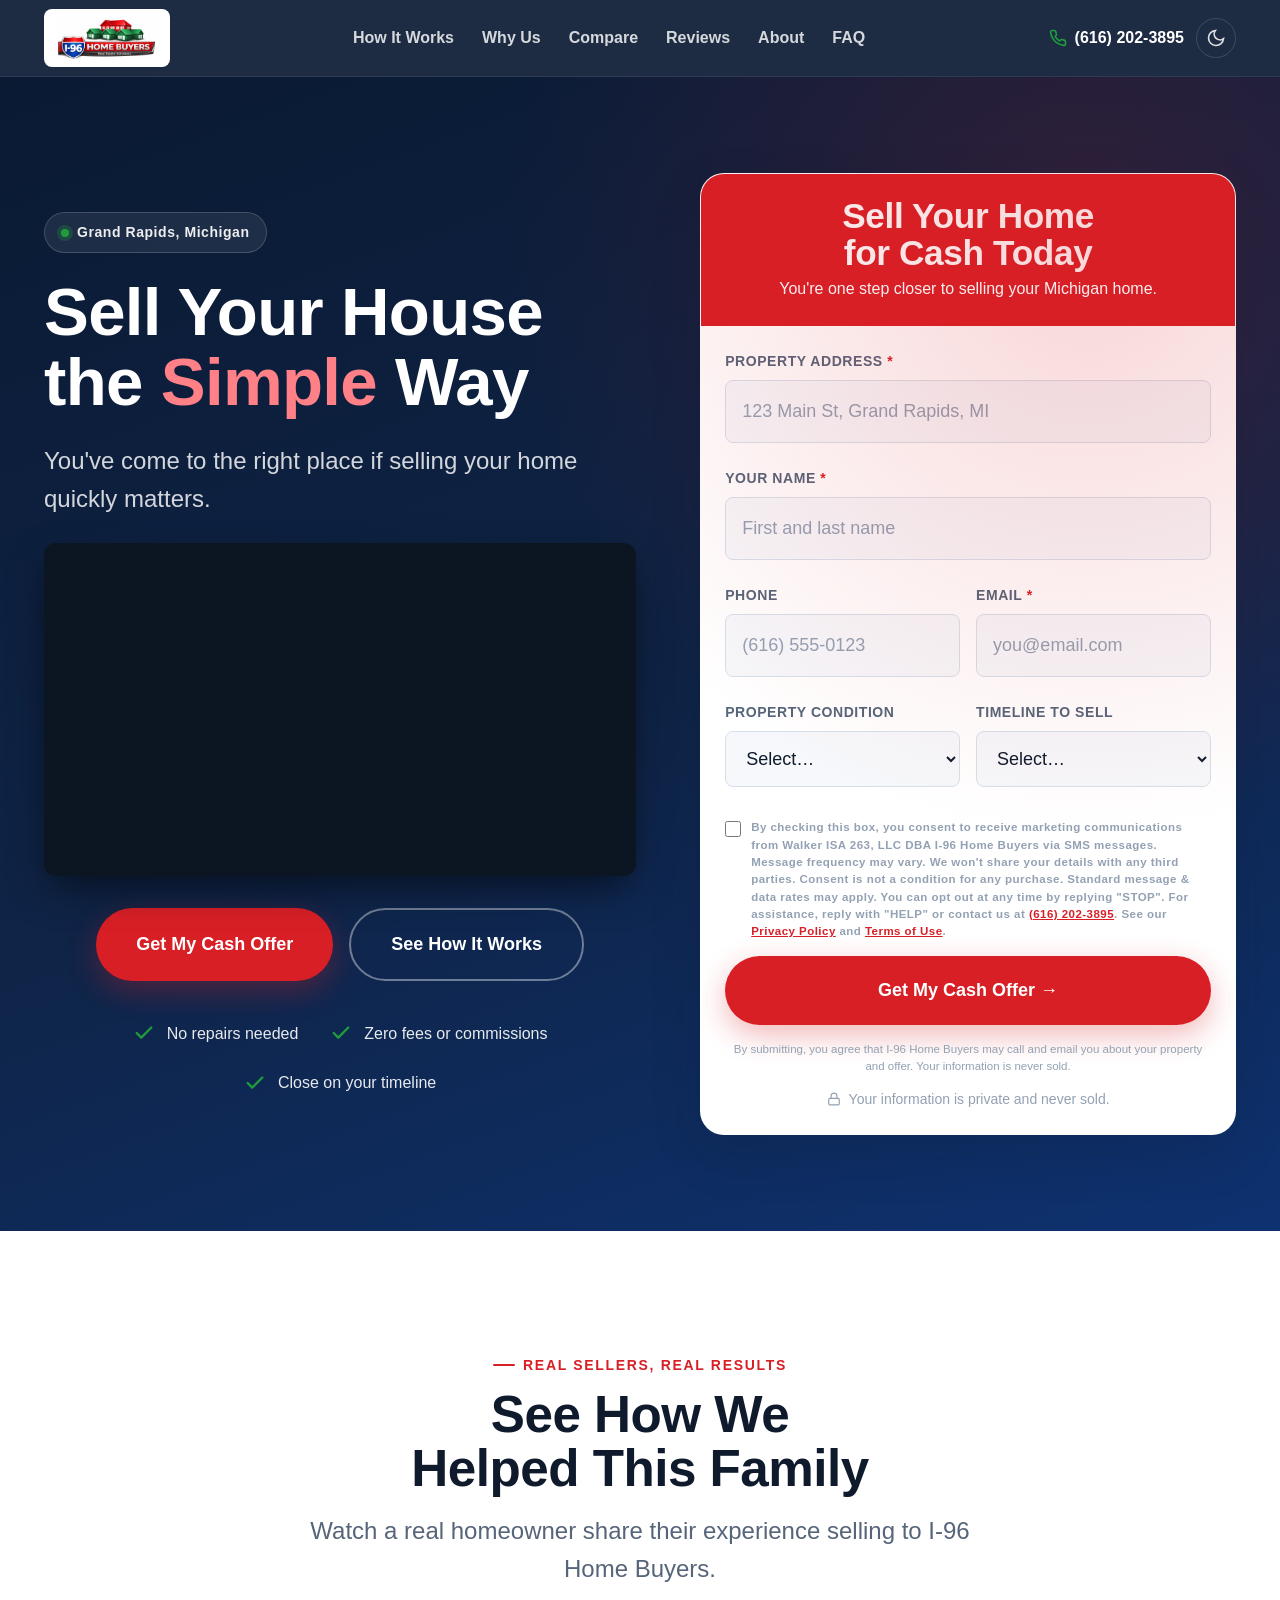
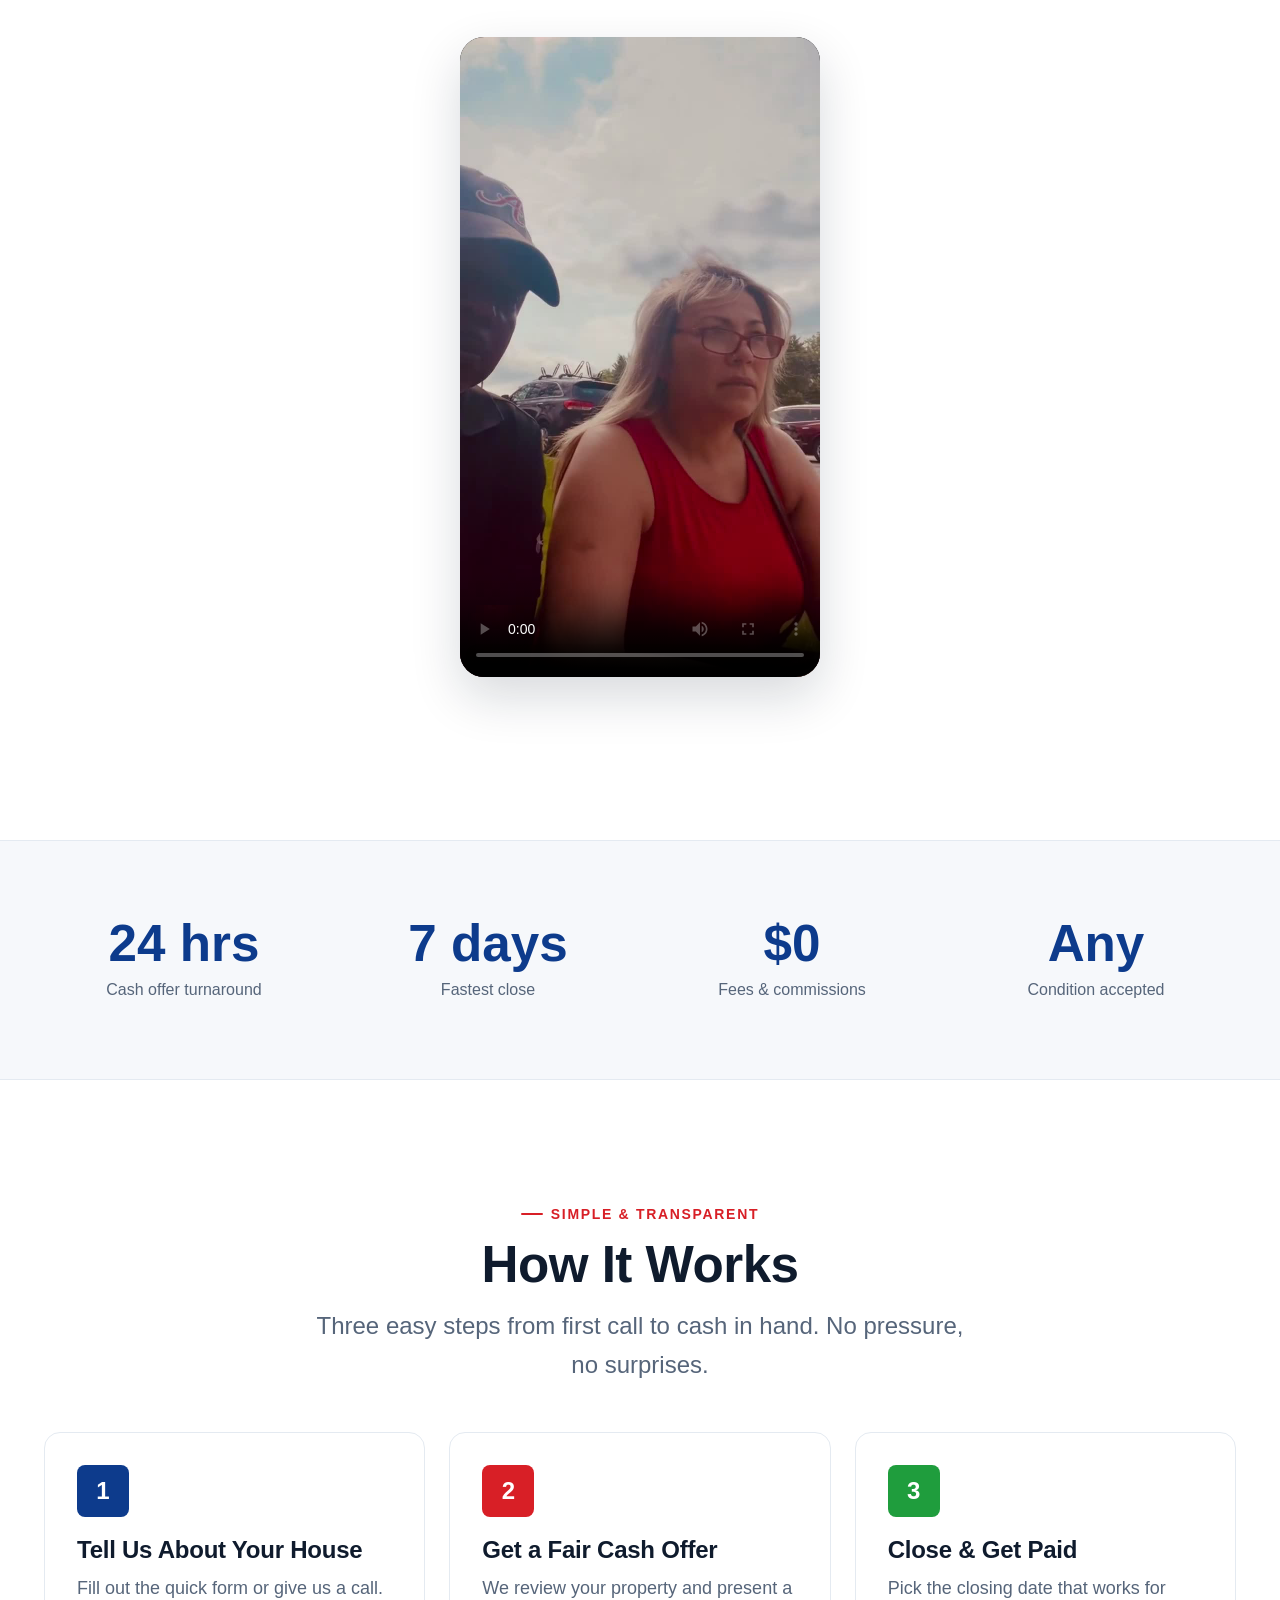
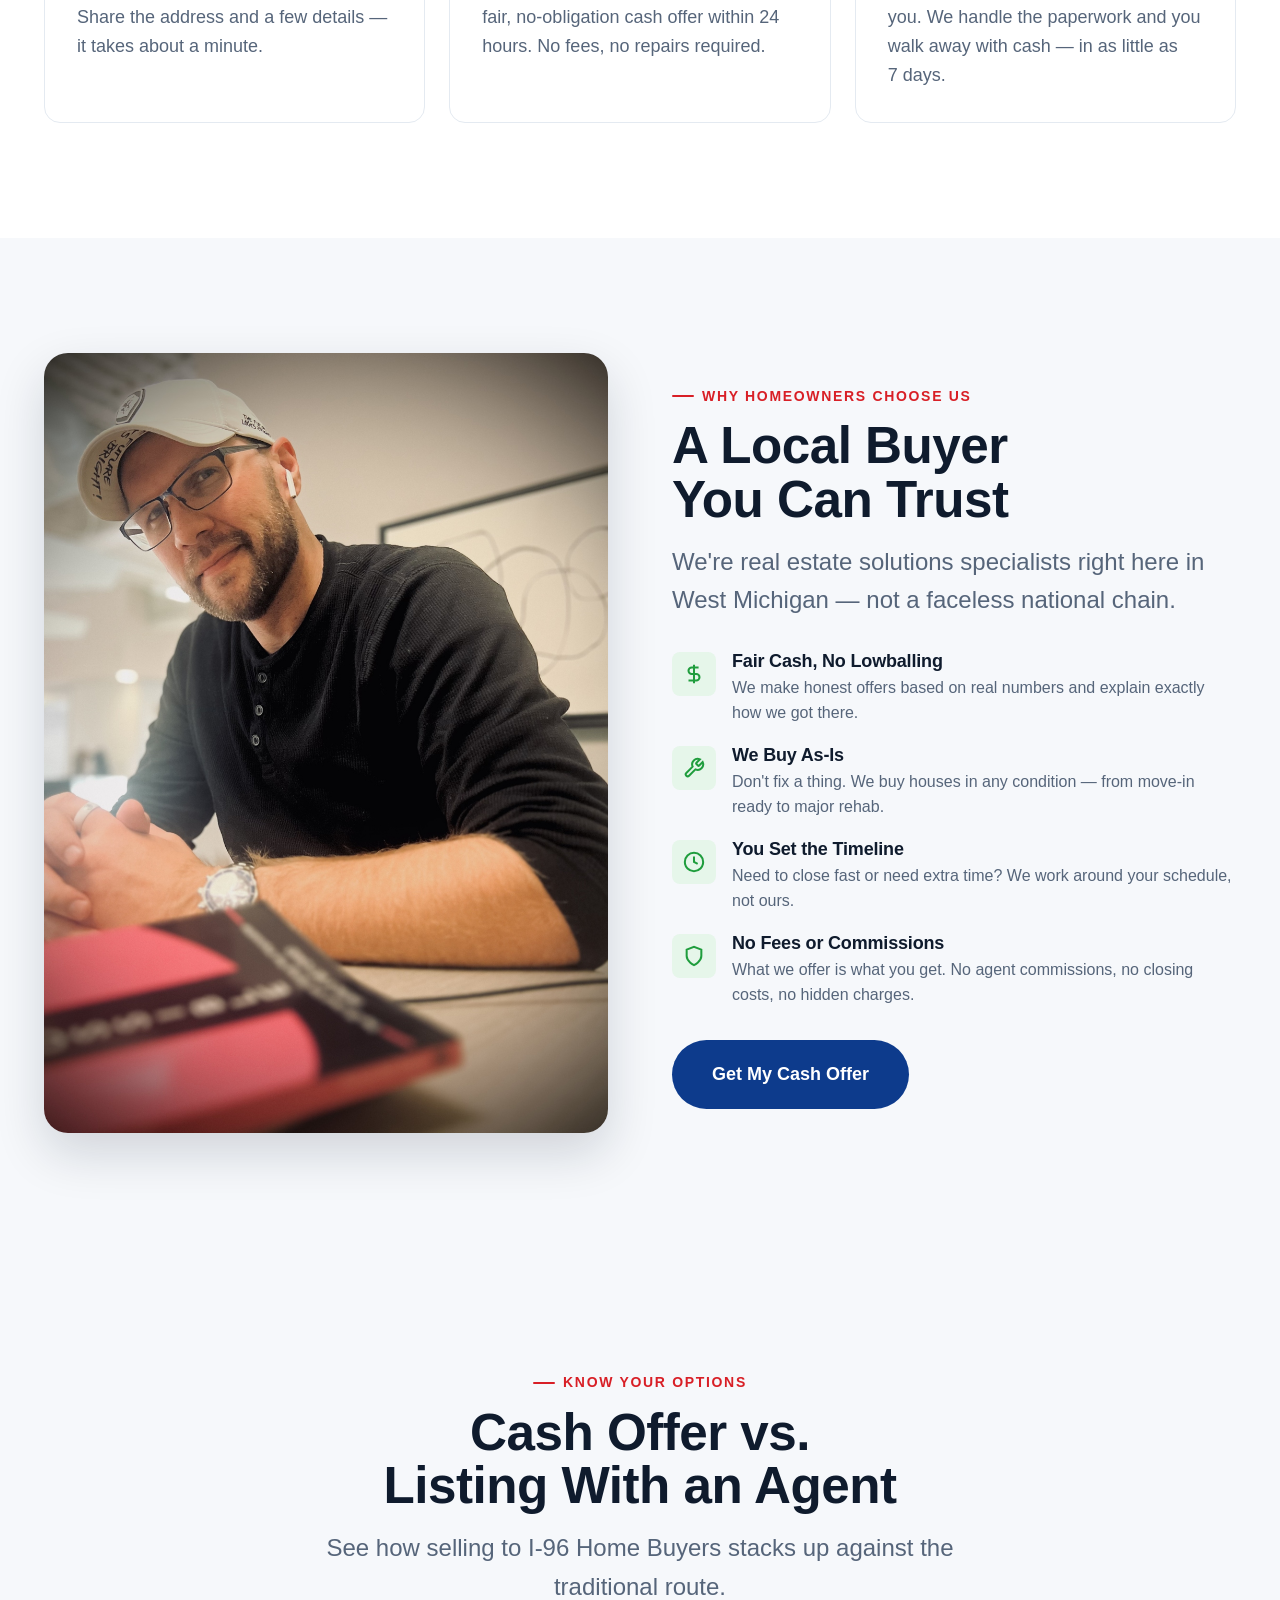
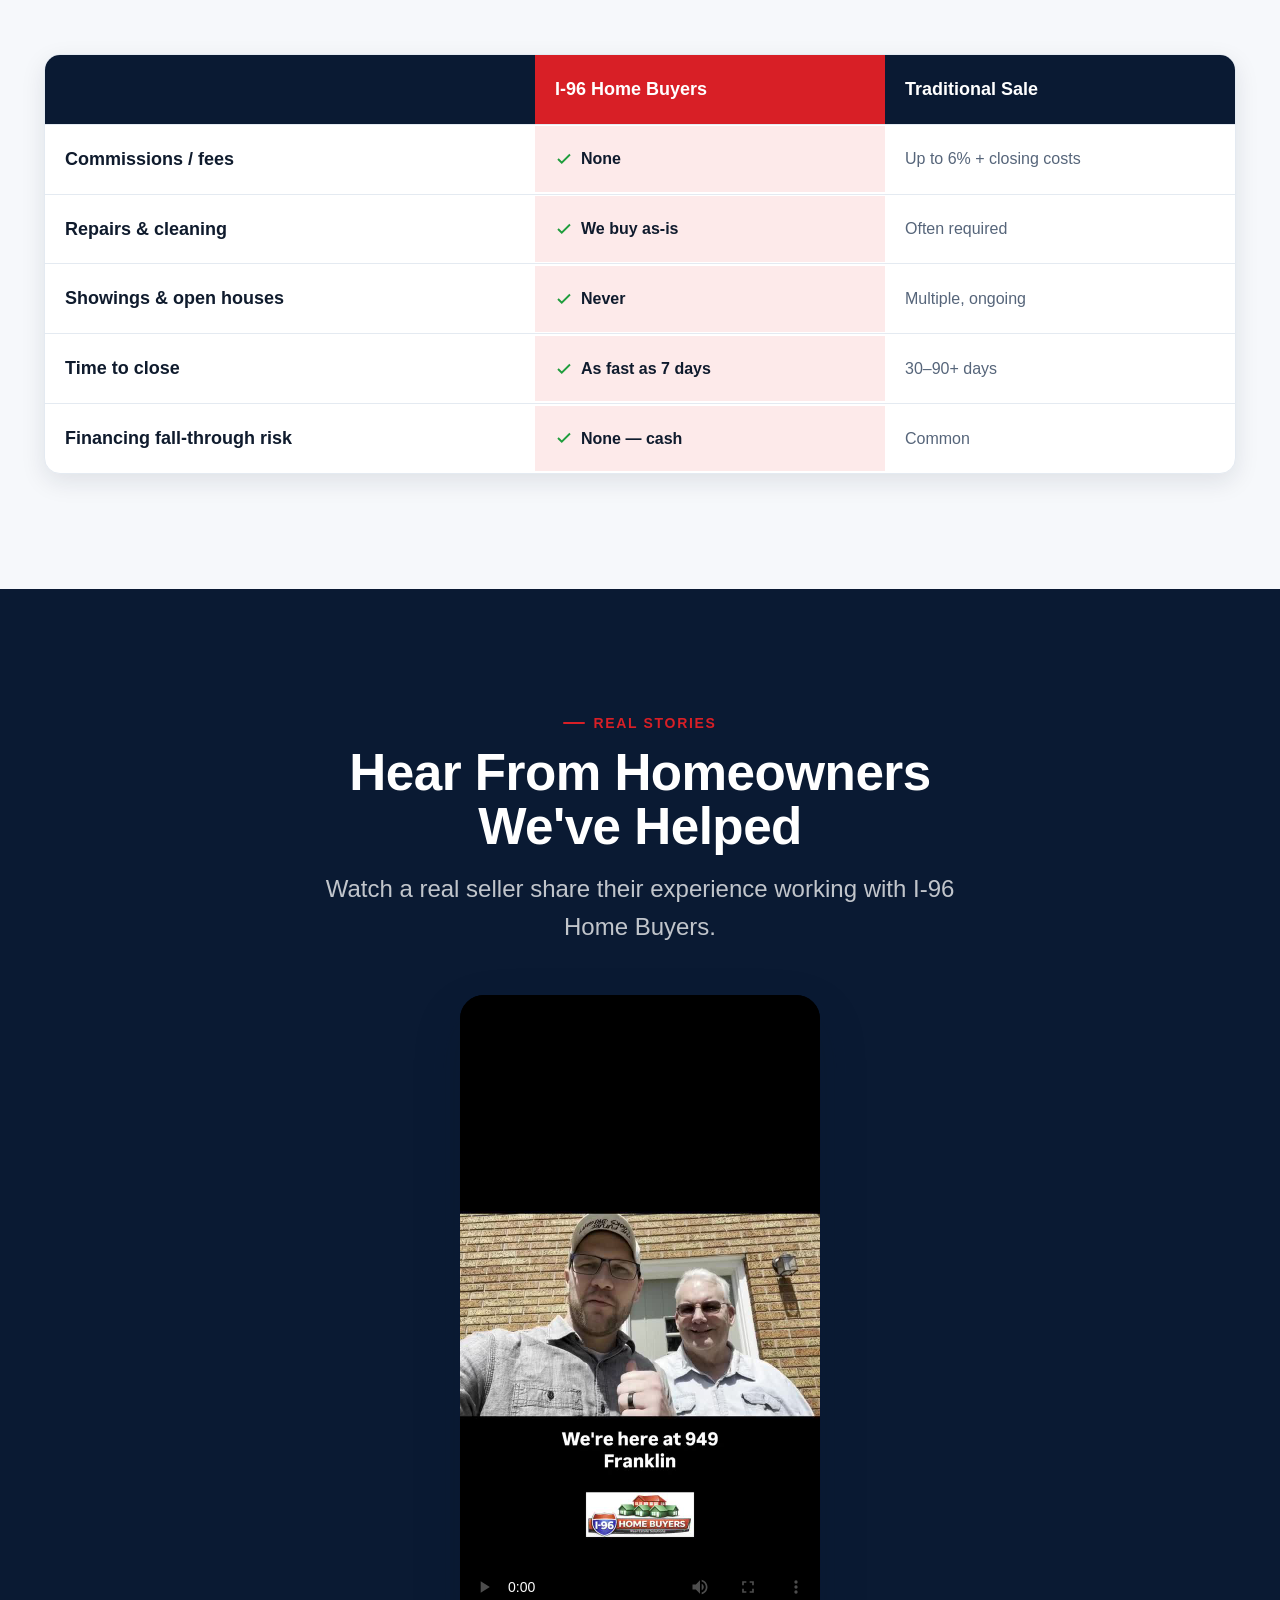
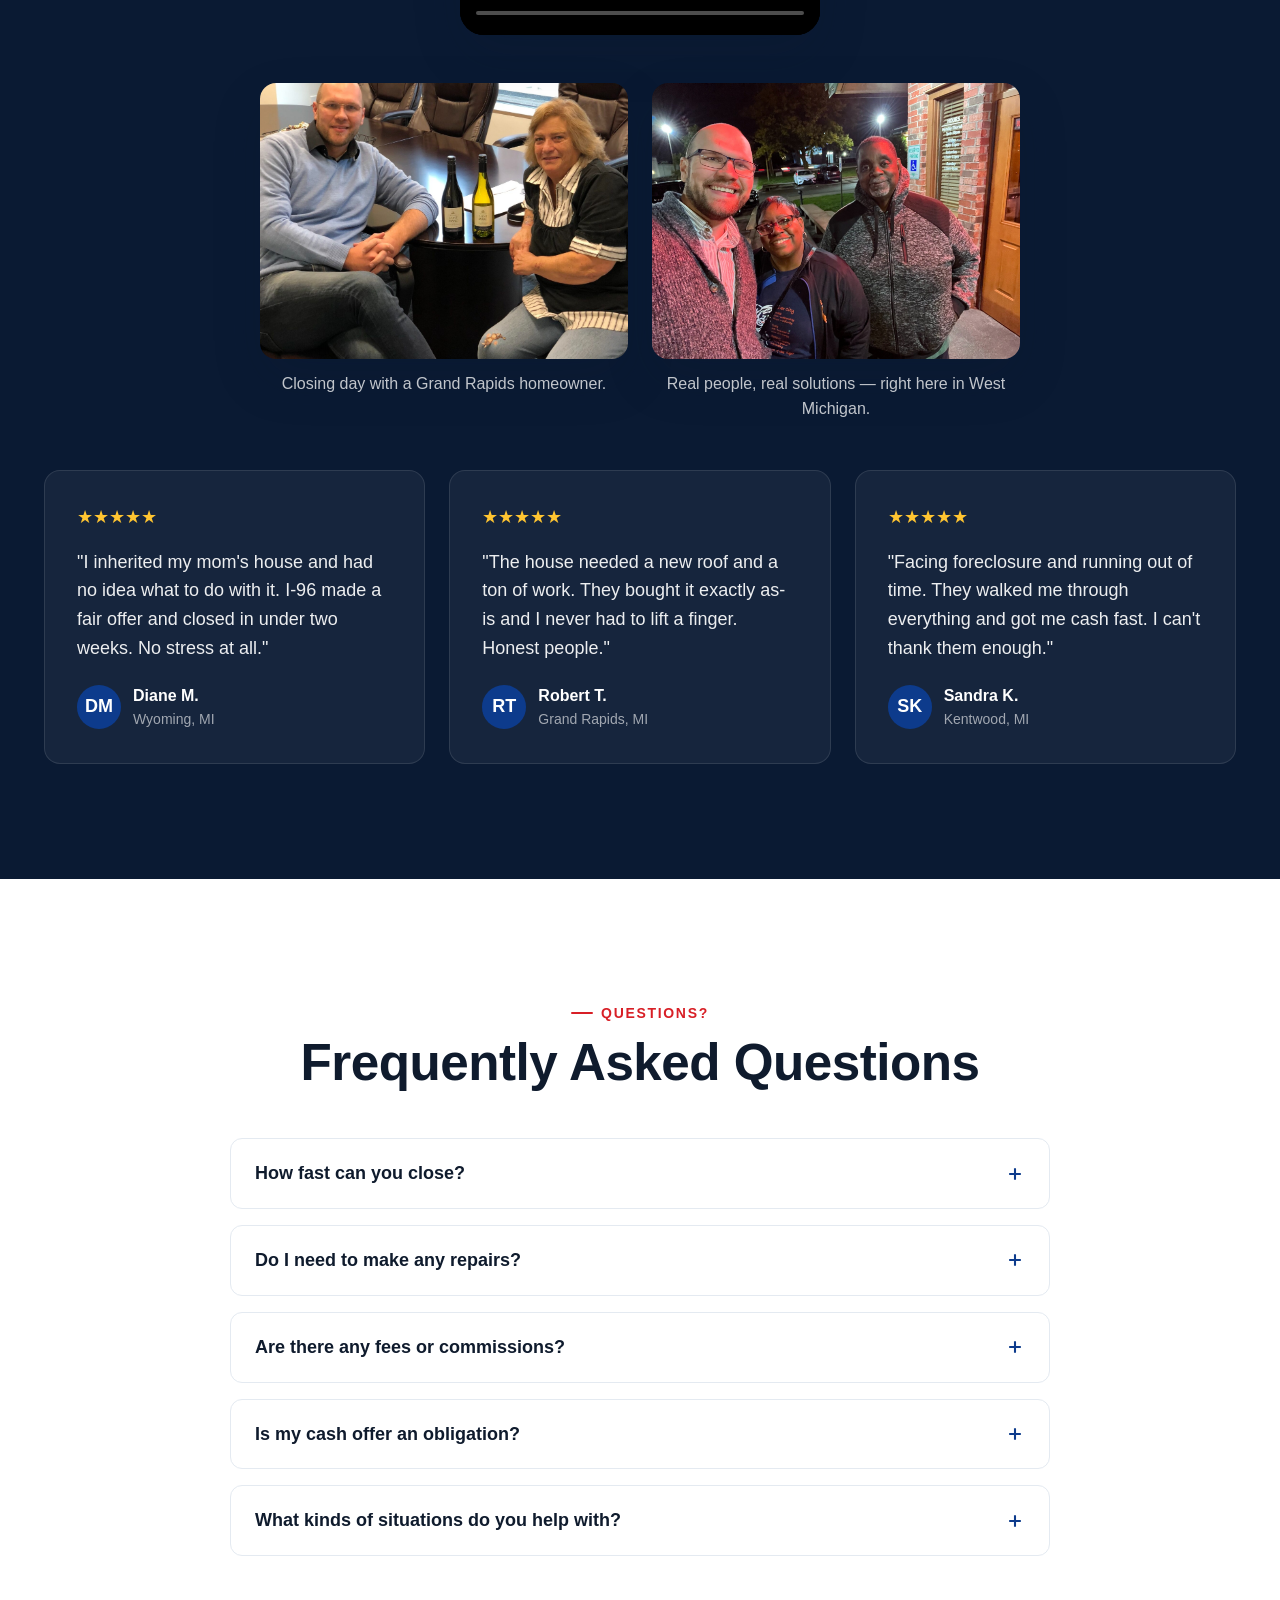
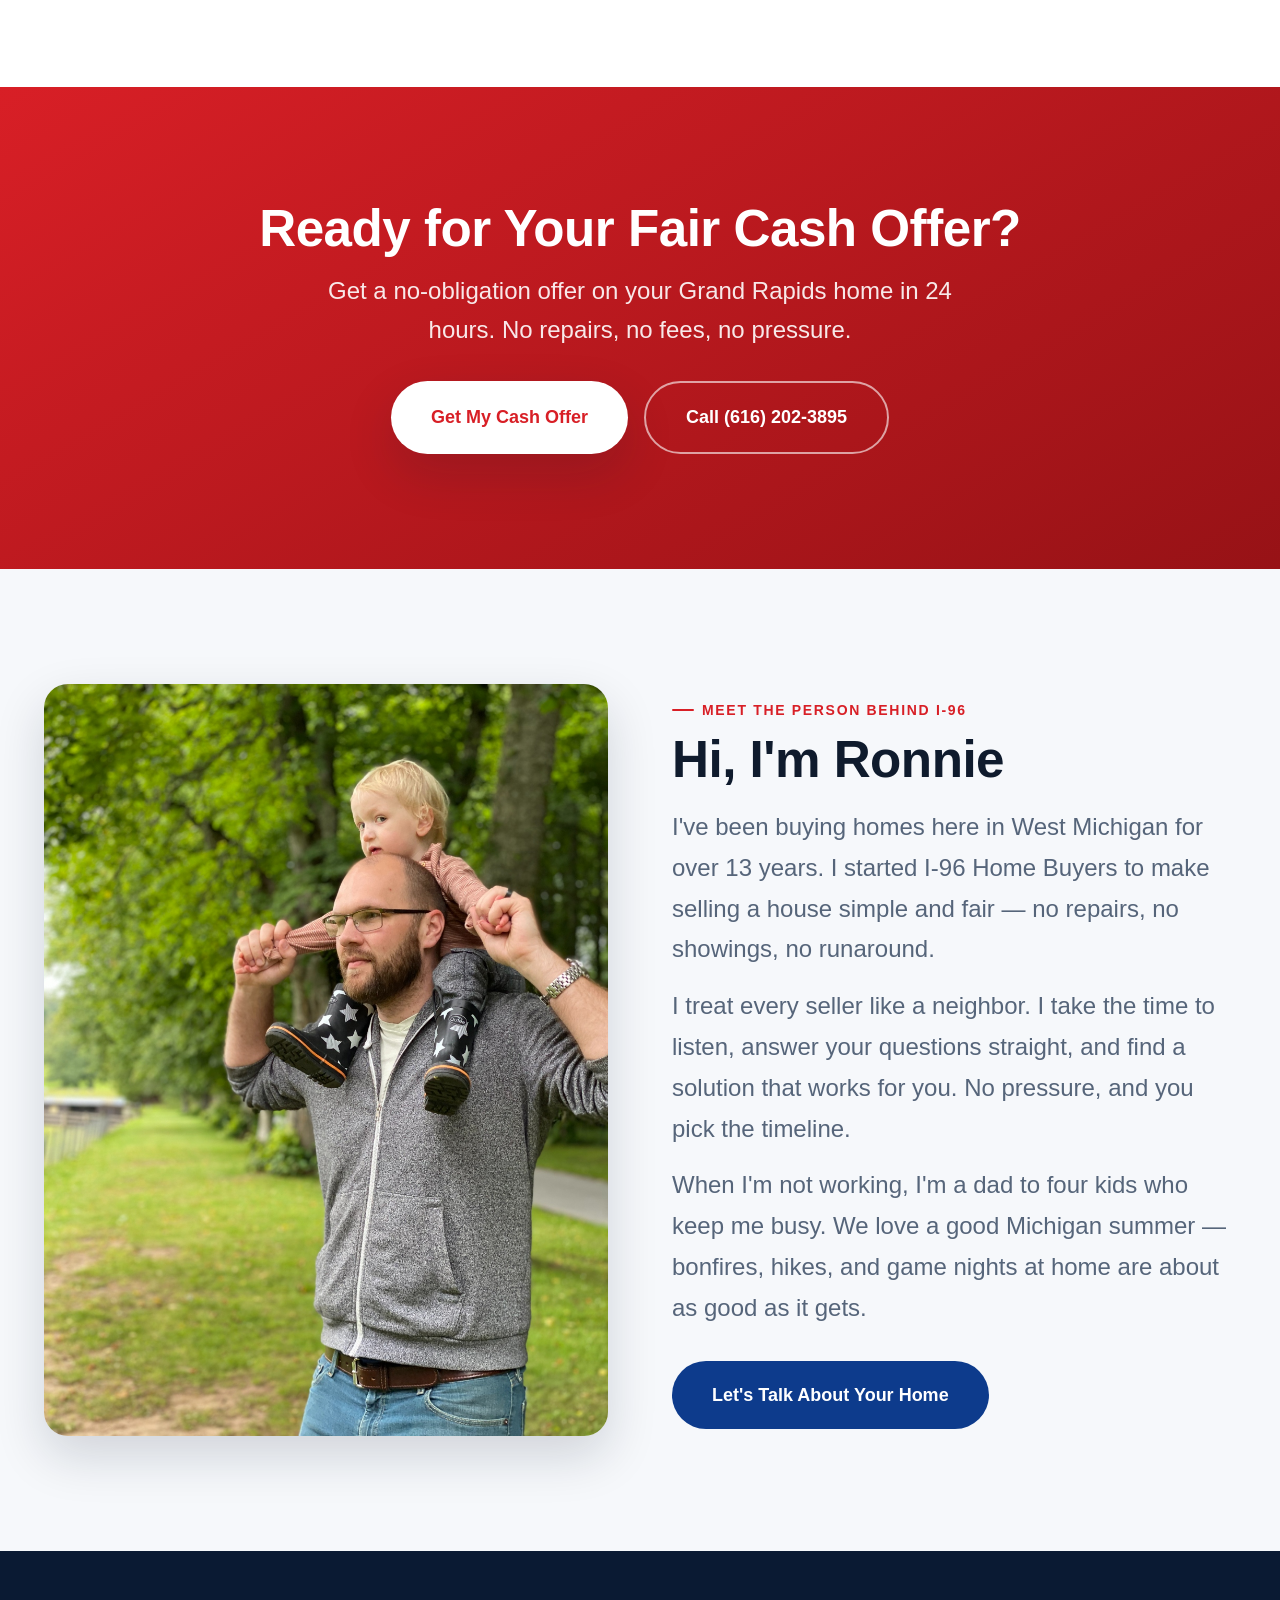
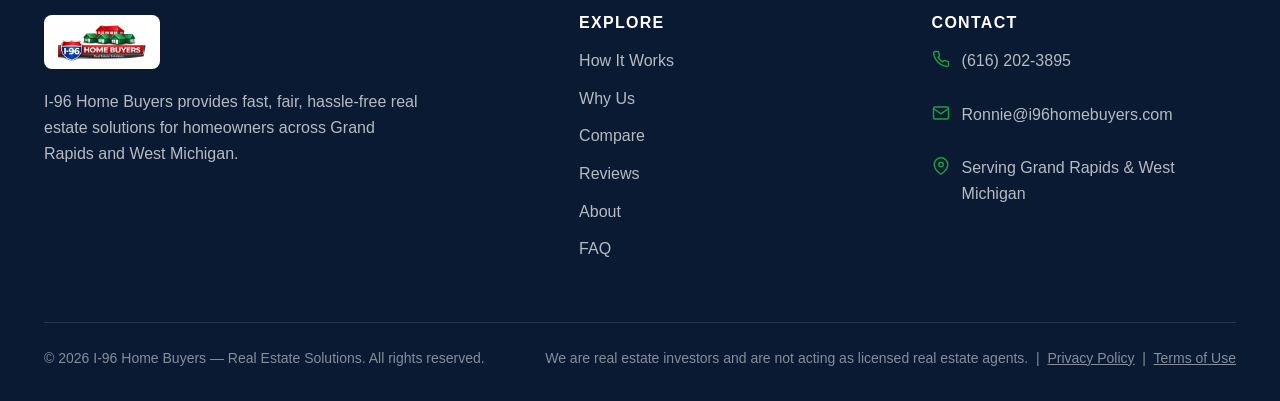
==== index.html @ 4c93f2d5 "Update Calendly URL to i96homebuyers/15min" ====
<!DOCTYPE html>
<html lang="en">
<head>
  <meta charset="UTF-8" />
  <meta name="viewport" content="width=device-width, initial-scale=1.0" />

  <!-- Primary SEO -->
  <title>Sell My House Fast Grand Rapids MI | I-96 Home Buyers | Cash Offers in 24 Hours</title>
  <meta name="description" content="I-96 Home Buyers pays cash for homes in Grand Rapids, MI and all of West Michigan. No repairs, no agent fees, no commissions. Get a fair cash offer in 24 hours and close in as little as 7 days." />
  <meta name="keywords" content="sell my house fast Grand Rapids, cash home buyers Grand Rapids MI, we buy houses Grand Rapids, sell house as-is Michigan, cash offer home West Michigan, sell house fast no repairs, home buyers Grand Rapids Michigan" />
  <meta name="robots" content="index, follow" />
  <meta name="author" content="I-96 Home Buyers" />
  <link rel="canonical" href="https://www.i96homebuyers.com/" />

  <!-- Open Graph (Facebook, LinkedIn, iMessage previews) -->
  <meta property="og:title" content="Sell Your Grand Rapids House Fast for Cash | I-96 Home Buyers" />
  <meta property="og:description" content="Get a fair cash offer in 24 hours. No repairs, no agent fees, close in as little as 7 days. Serving Grand Rapids and all of West Michigan." />
  <meta property="og:type" content="website" />
  <meta property="og:url" content="https://www.i96homebuyers.com/" />
  <meta property="og:image" content="https://www.i96homebuyers.com/images/hero-home.png" />
  <meta property="og:image:width" content="1200" />
  <meta property="og:image:height" content="630" />
  <meta property="og:site_name" content="I-96 Home Buyers" />
  <meta property="og:locale" content="en_US" />

  <!-- Twitter Card -->
  <meta name="twitter:card" content="summary_large_image" />
  <meta name="twitter:title" content="Sell Your Grand Rapids House Fast for Cash | I-96 Home Buyers" />
  <meta name="twitter:description" content="Get a fair cash offer in 24 hours. No repairs, no fees. Serving Grand Rapids &amp; West Michigan." />
  <meta name="twitter:image" content="https://www.i96homebuyers.com/images/hero-home.png" />

  <!-- Geo targeting -->
  <meta name="geo.region" content="US-MI" />
  <meta name="geo.placename" content="Grand Rapids, Michigan" />
  <meta name="geo.position" content="42.9634;-85.6681" />
  <meta name="ICBM" content="42.9634, -85.6681" />

  <!-- Prevent browser scrolling to iframe on load -->
  <script>
    if('scrollRestoration'in history){history.scrollRestoration='manual';}
    document.documentElement.style.scrollBehavior='auto';
    window.scrollTo(0,0);
    window.addEventListener('load',function(){
      window.scrollTo(0,0);
      // Catch iframe load event — this is when mobile browsers try to scroll to the video
      var iframe=document.getElementById('heroVideo');
      if(iframe){
        iframe.addEventListener('load',function(){
          document.documentElement.style.scrollBehavior='auto';
          window.scrollTo(0,0);
          setTimeout(function(){document.documentElement.style.scrollBehavior='';},600);
        });
      } else {
        setTimeout(function(){document.documentElement.style.scrollBehavior='';},600);
      }
    });
  </script>

  <link rel="icon" href="images/logo.jpg" />
  <link href="https://api.fontshare.com/v2/css?f[]=clash-display@500,600,700&f[]=satoshi@400,500,700&display=swap" rel="stylesheet" />
  <link rel="stylesheet" href="css/style.css?v=3" />

  <!-- Calendly inline embed assets -->
  <link rel="stylesheet" href="https://assets.calendly.com/assets/external/widget.css" />
  <script src="https://assets.calendly.com/assets/external/widget.js" async></script>

  <!-- Schema: Local Business (Google local pack + AI engines) -->
  <script type="application/ld+json">
  {
    "@context": "https://schema.org",
    "@type": "RealEstateAgent",
    "name": "I-96 Home Buyers",
    "description": "I-96 Home Buyers pays cash for homes in Grand Rapids and West Michigan. We make fair, no-obligation cash offers within 24 hours and can close in as little as 7 days. No repairs, no agent fees, no commissions.",
    "url": "https://www.i96homebuyers.com",
    "telephone": "+16162023895",
    "email": "Ronnie@i96homebuyers.com",
    "image": "https://www.i96homebuyers.com/images/logo.jpg",
    "founder": {
      "@type": "Person",
      "name": "Ronnie Walker",
      "jobTitle": "Owner"
    },
    "address": {
      "@type": "PostalAddress",
      "addressLocality": "Grand Rapids",
      "addressRegion": "MI",
      "addressCountry": "US"
    },
    "geo": {
      "@type": "GeoCoordinates",
      "latitude": 42.9634,
      "longitude": -85.6681
    },
    "areaServed": [
      "Grand Rapids, MI",
      "Wyoming, MI",
      "Kentwood, MI",
      "Walker, MI",
      "Grandville, MI",
      "West Michigan"
    ],
    "slogan": "You've come to the right place if selling your home quickly matters.",
    "knowsAbout": ["Cash home buying", "As-is home sales", "Fast home closings", "Foreclosure help", "Inherited property sales"],
    "priceRange": "$$",
    "openingHours": "Mo-Su 08:00-20:00",
    "sameAs": [
      "https://www.facebook.com/profile.php?id=61579518677634"
    ]
  }
  </script>

  <!-- Schema: FAQ (shows in Google rich results + AI answer engines) -->
  <script type="application/ld+json">
  {
    "@context": "https://schema.org",
    "@type": "FAQPage",
    "mainEntity": [
      {
        "@type": "Question",
        "name": "How fast can I-96 Home Buyers close on my house?",
        "acceptedAnswer": {
          "@type": "Answer",
          "text": "I-96 Home Buyers can close in as little as 7 days because they pay cash and don't rely on bank financing. If you need more time, they'll close on whatever date works best for you."
        }
      },
      {
        "@type": "Question",
        "name": "Do I need to make repairs before selling to I-96 Home Buyers?",
        "acceptedAnswer": {
          "@type": "Answer",
          "text": "No. I-96 Home Buyers purchases homes completely as-is — whether they need minor cosmetic work or a full rehab. You don't need to clean, fix, or stage anything."
        }
      },
      {
        "@type": "Question",
        "name": "Are there any fees or commissions when selling to I-96 Home Buyers?",
        "acceptedAnswer": {
          "@type": "Answer",
          "text": "None. There are no agent commissions, no listing fees, and I-96 Home Buyers typically covers standard closing costs. The offer they make is what you walk away with."
        }
      },
      {
        "@type": "Question",
        "name": "Is the cash offer from I-96 Home Buyers an obligation?",
        "acceptedAnswer": {
          "@type": "Answer",
          "text": "Not at all. Requesting a cash offer from I-96 Home Buyers is 100% free with zero obligation. You can review it and only move forward if it's the right fit for you."
        }
      },
      {
        "@type": "Question",
        "name": "What situations does I-96 Home Buyers help with?",
        "acceptedAnswer": {
          "@type": "Answer",
          "text": "I-96 Home Buyers helps homeowners in many situations including inherited properties, foreclosure, divorce, relocation, tired landlords, major repairs needed, vacant homes, and more. If you need to sell quickly and simply in Grand Rapids or West Michigan, they can likely help."
        }
      }
    ]
  }
  </script>

  <!-- Schema: Service (helps AI engines understand what the business offers) -->
  <script type="application/ld+json">
  {
    "@context": "https://schema.org",
    "@type": "Service",
    "serviceType": "Cash Home Buying",
    "provider": {
      "@type": "RealEstateAgent",
      "name": "I-96 Home Buyers",
      "url": "https://www.i96homebuyers.com"
    },
    "areaServed": {
      "@type": "State",
      "name": "West Michigan"
    },
    "description": "I-96 Home Buyers makes fair cash offers on homes in Grand Rapids and West Michigan within 24 hours. No repairs required, no agent fees, no commissions. Close in as little as 7 days.",
    "offers": {
      "@type": "Offer",
      "description": "Free, no-obligation cash offer on your home within 24 hours.",
      "price": "0",
      "priceCurrency": "USD"
    }
  }
  </script>
</head>
<body>
  <!-- ================= HEADER ================= -->
  <header class="header" id="header">
    <div class="container header__inner">
      <a href="#top" class="header__logo" aria-label="I-96 Home Buyers home">
        <img src="images/logo.jpg" alt="I-96 Home Buyers — Real Estate Solutions" />
      </a>

      <nav class="nav" id="nav" aria-label="Primary">
        <div class="nav__links">
          <a href="#how">How It Works</a>
          <a href="#why">Why Us</a>
          <a href="#compare">Compare</a>
          <a href="#reviews">Reviews</a>
          <a href="#about">About</a>
          <a href="#faq">FAQ</a>
        </div>
      </nav>

      <div class="header__actions">
        <a href="tel:+16162023895" class="header__phone">
          <svg width="18" height="18" viewBox="0 0 24 24" fill="none" stroke="currentColor" stroke-width="2.2" stroke-linecap="round" stroke-linejoin="round"><path d="M22 16.92v3a2 2 0 0 1-2.18 2 19.79 19.79 0 0 1-8.63-3.07 19.5 19.5 0 0 1-6-6 19.79 19.79 0 0 1-3.07-8.67A2 2 0 0 1 4.11 2h3a2 2 0 0 1 2 1.72c.13.96.36 1.9.7 2.81a2 2 0 0 1-.45 2.11L8.09 9.91a16 16 0 0 0 6 6l1.27-1.27a2 2 0 0 1 2.11-.45c.91.34 1.85.57 2.81.7A2 2 0 0 1 22 16.92z"/></svg>
          <span>(616) 202-3895</span>
        </a>
        <button class="theme-toggle" data-theme-toggle aria-label="Switch to dark mode">
          <svg width="20" height="20" viewBox="0 0 24 24" fill="none" stroke="currentColor" stroke-width="2"><path d="M21 12.79A9 9 0 1 1 11.21 3 7 7 0 0 0 21 12.79z"/></svg>
        </button>
        <button class="nav-toggle" id="navToggle" aria-label="Open menu" aria-expanded="false">
          <svg width="26" height="26" viewBox="0 0 24 24" fill="none" stroke="currentColor" stroke-width="2.2" stroke-linecap="round"><line x1="3" y1="6" x2="21" y2="6"/><line x1="3" y1="12" x2="21" y2="12"/><line x1="3" y1="18" x2="21" y2="18"/></svg>
        </button>
      </div>
    </div>
  </header>

  <main id="top">
    <!-- ================= HERO ================= -->
    <section class="hero">
      <div class="container hero__grid">
        <div class="hero__copy">
          <span class="hero__badge"><span class="dot"></span> Grand Rapids, Michigan</span>
          <h1>Sell Your House the <span class="accent">Simple</span> Way</h1>
          <p class="hero__sub">
            You've come to the right place if selling your home quickly matters.
          </p>

          <!-- VSL VIDEO -->
          <div id="heroVideoWrap" style="position:relative;width:100%;padding-bottom:56.25%;margin:1.5rem 0;background:#0c1622;border-radius:12px;overflow:hidden;box-shadow:0 16px 40px -8px rgba(0,0,0,0.6);">
            <iframe
              id="heroVideo"
              src="https://www.youtube-nocookie.com/embed/BnZibPUhl9E?autoplay=1&mute=1&rel=0&modestbranding=1&playsinline=1"
              title="I-96 Home Buyers — How It Works"
              allow="accelerometer; autoplay; clipboard-write; encrypted-media; gyroscope; picture-in-picture; web-share"
              allowfullscreen
              style="position:absolute;top:0;left:0;width:100%;height:100%;border:0;">
            </iframe>
          </div>

          <div class="hero__cta" style="justify-content:center;">
            <a href="#offer" class="btn btn--accent btn--lg">Get My Cash Offer</a>
            <a href="#how" class="btn btn--ghost btn--lg" style="color:#fff;border-color:rgba(255,255,255,.4)">See How It Works</a>
          </div>
          <div class="hero__trust" style="justify-content:center;">
            <div class="hero__trust-item">
              <svg width="22" height="22" viewBox="0 0 24 24" fill="none" stroke="currentColor" stroke-width="2.5" stroke-linecap="round" stroke-linejoin="round"><polyline points="20 6 9 17 4 12"/></svg>
              <span>No repairs needed</span>
            </div>
            <div class="hero__trust-item">
              <svg width="22" height="22" viewBox="0 0 24 24" fill="none" stroke="currentColor" stroke-width="2.5" stroke-linecap="round" stroke-linejoin="round"><polyline points="20 6 9 17 4 12"/></svg>
              <span>Zero fees or commissions</span>
            </div>
            <div class="hero__trust-item">
              <svg width="22" height="22" viewBox="0 0 24 24" fill="none" stroke="currentColor" stroke-width="2.5" stroke-linecap="round" stroke-linejoin="round"><polyline points="20 6 9 17 4 12"/></svg>
              <span>Close on your timeline</span>
            </div>
          </div>
        </div>

        <!-- LEAD FORM -->
        <div class="lead-card" id="offer">
          <div class="lead-card__head">
            <h2>Sell Your Home for Cash Today</h2>
            <p>You're one step closer to selling your Michigan home.</p>
          </div>
          <div class="lead-card__body">
            <form id="leadForm" novalidate>
              <div class="field">
                <label for="address">Property Address <span class="req">*</span></label>
                <input type="text" id="address" name="address" autocomplete="street-address" placeholder="123 Main St, Grand Rapids, MI" required />
                <span class="field__msg" data-msg-for="address"></span>
              </div>
              <div class="field">
                <label for="name">Your Name <span class="req">*</span></label>
                <input type="text" id="name" name="name" autocomplete="name" placeholder="First and last name" required />
                <span class="field__msg" data-msg-for="name"></span>
              </div>
              <div class="form-row form-row--2">
                <div class="field">
                  <label for="phone">Phone</label>
                  <input type="tel" id="phone" name="phone" autocomplete="tel" placeholder="(616) 555-0123" />
                  <span class="field__msg" data-msg-for="phone"></span>
                </div>
                <div class="field">
                  <label for="email">Email <span class="req">*</span></label>
                  <input type="email" id="email" name="email" autocomplete="email" placeholder="you@email.com" required />
                  <span class="field__msg" data-msg-for="email"></span>
                </div>
              </div>
              <div class="form-row form-row--2">
                <div class="field">
                  <label for="condition">Property Condition</label>
                  <select id="condition" name="condition">
                    <option value="">Select…</option>
                    <option>Move-in ready</option>
                    <option>Needs minor work</option>
                    <option>Needs major repairs</option>
                    <option>Distressed / as-is</option>
                  </select>
                </div>
                <div class="field">
                  <label for="timeline">Timeline to Sell</label>
                  <select id="timeline" name="timeline">
                    <option value="">Select…</option>
                    <option>ASAP (within 2 weeks)</option>
                    <option>1–2 months</option>
                    <option>3–6 months</option>
                    <option>Just exploring</option>
                  </select>
                </div>
              </div>
              <!-- SMS Consent Checkbox — required for 10DLC compliance -->
              <div class="field sms-consent-field">
                <label style="display:flex;flex-direction:row;align-items:flex-start;gap:10px;cursor:pointer;font-size:0.72rem;line-height:1.5;color:var(--color-text-faint);text-transform:none;text-align:left;">
                  <input type="checkbox" id="smsConsent" name="smsConsent" required style="flex-shrink:0;width:16px;height:16px;min-width:16px;margin-top:2px;accent-color:var(--color-accent);cursor:pointer;" />
                  <span style="text-transform:none;text-align:left;">By checking this box, you consent to receive marketing communications from Walker ISA 263, LLC DBA I-96 Home Buyers via SMS messages. Message frequency may vary. We won't share your details with any third parties. Consent is not a condition for any purchase. Standard message &amp; data rates may apply. You can opt out at any time by replying "STOP". For assistance, reply with "HELP" or contact us at <a href="tel:+16162023895" style="color:var(--color-accent);text-decoration:underline;">(616) 202-3895</a>. See our <a href="/privacy.html" target="_blank" style="color:var(--color-accent);text-decoration:underline;">Privacy Policy</a> and <a href="/terms.html" target="_blank" style="color:var(--color-accent);text-decoration:underline;">Terms of Use</a>.</span>
                </label>
                <span class="field__msg" data-msg-for="smsConsent"></span>
              </div>

              <button type="submit" class="btn btn--accent btn--block btn--lg" id="submitBtn">Get My Cash Offer →</button>
              <p class="form-consent">
                By submitting, you agree that I-96 Home Buyers may call and email you about your property and offer. Your information is never sold.
              </p>
              <p class="form-note">
                <svg width="14" height="14" viewBox="0 0 24 24" fill="none" stroke="currentColor" stroke-width="2"><rect x="3" y="11" width="18" height="11" rx="2"/><path d="M7 11V7a5 5 0 0 1 10 0v4"/></svg>
                Your information is private and never sold.
              </p>
            </form>

            <div class="form-success" id="formSuccess">
              <div class="form-success__icon">
                <svg width="32" height="32" viewBox="0 0 24 24" fill="none" stroke="currentColor" stroke-width="2.5" stroke-linecap="round" stroke-linejoin="round"><polyline points="20 6 9 17 4 12"/></svg>
              </div>
              <h3>Offer Request Received!</h3>
              <p>Thanks — we've got your details. Here's how to lock in your offer fast:</p>

              <!-- THANK-YOU VIDEO SLOT (add later) -->
              <!-- To add a thank-you instructional video, paste a YouTube ID into data-youtube="" below and uncomment this block.
              <div class="success-video">
                <div class="success-video__frame" id="tyFrame" data-youtube="">
                  <button type="button" class="success-video__play" id="tyPlay" aria-label="Play video">
                    <svg viewBox="0 0 24 24" fill="currentColor" width="30" height="30"><path d="M8 5v14l11-7z"/></svg>
                  </button>
                  <span class="success-video__caption">Watch: what happens next</span>
                </div>
              </div>
              -->

              <!-- STEP 1: Call now (fastest) -->
              <div class="success-step">
                <div class="success-step__num">1</div>
                <div class="success-step__body">
                  <div class="success-step__label">Want your offer right now?</div>
                  <a href="tel:+16162023895" class="success-call">
                    <svg viewBox="0 0 24 24" width="18" height="18" fill="none" stroke="currentColor" stroke-width="2" stroke-linecap="round" stroke-linejoin="round"><path d="M22 16.92v3a2 2 0 0 1-2.18 2 19.79 19.79 0 0 1-8.63-3.07 19.5 19.5 0 0 1-6-6 19.79 19.79 0 0 1-3.07-8.67A2 2 0 0 1 4.11 2h3a2 2 0 0 1 2 1.72c.13.96.36 1.9.7 2.81a2 2 0 0 1-.45 2.11L8.09 9.91a16 16 0 0 0 6 6l1.27-1.27a2 2 0 0 1 2.11-.45c.91.34 1.85.57 2.81.7A2 2 0 0 1 22 16.92z"/></svg>
                    Call (616) 202-3895
                  </a>
                </div>
              </div>

              <div class="success-divider"><span>or pick a time that works for you</span></div>

              <!-- STEP 2: Book a consultation (embedded Calendly) -->
              <div class="success-step">
                <div class="success-step__num">2</div>
                <div class="success-step__body">
                  <div class="success-step__label">Schedule your cash offer consultation</div>
                  <div class="success-step__hint">Free 15-minute call — no pressure, no obligation.</div>
                </div>
              </div>
              <div class="calendly-embed"
                   id="calendlyEmbed"
                   data-url="https://calendly.com/i96homebuyers/15min?hide_gdpr_banner=1&hide_event_type_details=0&background_color=0a1320&text_color=ffffff&primary_color=d81f26">
              </div>

              <!-- Free guide download (lead magnet) -->
              <a href="/guide.pdf" download class="success-guide">
                <div class="success-guide__icon">
                  <svg viewBox="0 0 24 24" width="24" height="24" fill="none" stroke="currentColor" stroke-width="2" stroke-linecap="round" stroke-linejoin="round"><path d="M21 15v4a2 2 0 0 1-2 2H5a2 2 0 0 1-2-2v-4"/><polyline points="7 10 12 15 17 10"/><line x1="12" y1="15" x2="12" y2="3"/></svg>
                </div>
                <div class="success-guide__body">
                  <div class="success-guide__title">Get Your Free Home-Selling Guide</div>
                  <div class="success-guide__sub">The simple, no-stress way to sell your Michigan house fast — yours instantly.</div>
                </div>
                <span class="success-guide__cta">Download&nbsp;→</span>
              </a>
            </div>
          </div>
        </div>
      </div>
    </section>

    <!-- ================= HERO VIDEO TESTIMONIAL (couple) ================= -->
    <section class="section video-feature">
      <div class="container">
        <div class="section-head section-head--center reveal">
          <span class="eyebrow">Real Sellers, Real Results</span>
          <h2>See How We Helped This Family</h2>
          <p>Watch a real homeowner share their experience selling to I-96 Home Buyers.</p>
        </div>
        <div class="video-wrap video-wrap--short reveal">
          <video controls playsinline preload="metadata" poster="images/testimonial-couple-poster.jpg">
            <source src="images/testimonial-couple.mp4" type="video/mp4" />
            Your browser does not support embedded video.
          </video>
        </div>
      </div>
    </section>

    <!-- ================= STATS ================= -->
    <section class="stats section--tight">
      <div class="container stats__grid">
        <div class="stat"><div class="stat__num">24 hrs</div><div class="stat__label">Cash offer turnaround</div></div>
        <div class="stat"><div class="stat__num">7 days</div><div class="stat__label">Fastest close</div></div>
        <div class="stat"><div class="stat__num">$0</div><div class="stat__label">Fees &amp; commissions</div></div>
        <div class="stat"><div class="stat__num">Any</div><div class="stat__label">Condition accepted</div></div>
      </div>
    </section>

    <!-- ================= HOW IT WORKS ================= -->
    <section class="section" id="how">
      <div class="container">
        <div class="section-head section-head--center reveal">
          <span class="eyebrow">Simple &amp; Transparent</span>
          <h2>How It Works</h2>
          <p>Three easy steps from first call to cash in hand. No pressure, no surprises.</p>
        </div>
        <div class="steps">
          <div class="step reveal">
            <div class="step__num">1</div>
            <h3>Tell Us About Your House</h3>
            <p>Fill out the quick form or give us a call. Share the address and a few details — it takes about a minute.</p>
          </div>
          <div class="step reveal">
            <div class="step__num">2</div>
            <h3>Get a Fair Cash Offer</h3>
            <p>We review your property and present a fair, no-obligation cash offer within 24 hours. No fees, no repairs required.</p>
          </div>
          <div class="step reveal">
            <div class="step__num">3</div>
            <h3>Close &amp; Get Paid</h3>
            <p>Pick the closing date that works for you. We handle the paperwork and you walk away with cash — in as little as 7 days.</p>
          </div>
        </div>
      </div>
    </section>

    <!-- ================= WHY US ================= -->
    <section class="section" id="why" style="background:var(--color-surface)">
      <div class="container split split--reverse">
        <div class="split__media reveal">
          <img src="images/ronnie-portrait.jpg" alt="Ronnie, owner of I-96 Home Buyers, meeting with a homeowner" loading="lazy" />
        </div>
        <div class="reveal">
          <span class="eyebrow">Why Homeowners Choose Us</span>
          <h2 style="font-size:var(--text-2xl);margin-top:var(--space-3)">A Local Buyer You Can Trust</h2>
          <p style="margin-top:var(--space-4);color:var(--color-text-muted);font-size:var(--text-lg)">
            We're real estate solutions specialists right here in West Michigan — not a faceless national chain.
          </p>
          <div class="benefit-list">
            <div class="benefit">
              <div class="benefit__icon"><svg width="22" height="22" viewBox="0 0 24 24" fill="none" stroke="currentColor" stroke-width="2.2"><path d="M12 2v20M17 5H9.5a3.5 3.5 0 0 0 0 7h5a3.5 3.5 0 0 1 0 7H6"/></svg></div>
              <div><h4>Fair Cash, No Lowballing</h4><p>We make honest offers based on real numbers and explain exactly how we got there.</p></div>
            </div>
            <div class="benefit">
              <div class="benefit__icon"><svg width="22" height="22" viewBox="0 0 24 24" fill="none" stroke="currentColor" stroke-width="2.2"><path d="M14.7 6.3a1 1 0 0 0 0 1.4l1.6 1.6a1 1 0 0 0 1.4 0l3.77-3.77a6 6 0 0 1-7.94 7.94l-6.91 6.91a2.12 2.12 0 0 1-3-3l6.91-6.91a6 6 0 0 1 7.94-7.94l-3.76 3.76z"/></svg></div>
              <div><h4>We Buy As-Is</h4><p>Don't fix a thing. We buy houses in any condition — from move-in ready to major rehab.</p></div>
            </div>
            <div class="benefit">
              <div class="benefit__icon"><svg width="22" height="22" viewBox="0 0 24 24" fill="none" stroke="currentColor" stroke-width="2.2"><circle cx="12" cy="12" r="10"/><polyline points="12 6 12 12 16 14"/></svg></div>
              <div><h4>You Set the Timeline</h4><p>Need to close fast or need extra time? We work around your schedule, not ours.</p></div>
            </div>
            <div class="benefit">
              <div class="benefit__icon"><svg width="22" height="22" viewBox="0 0 24 24" fill="none" stroke="currentColor" stroke-width="2.2"><path d="M12 22s8-4 8-10V5l-8-3-8 3v7c0 6 8 10 8 10z"/></svg></div>
              <div><h4>No Fees or Commissions</h4><p>What we offer is what you get. No agent commissions, no closing costs, no hidden charges.</p></div>
            </div>
          </div>
          <a href="#offer" class="btn btn--primary btn--lg" style="margin-top:var(--space-8)">Get My Cash Offer</a>
        </div>
      </div>
    </section>

    <!-- ================= COMPARE ================= -->
    <section class="section compare" id="compare">
      <div class="container">
        <div class="section-head section-head--center reveal">
          <span class="eyebrow">Know Your Options</span>
          <h2>Cash Offer vs. Listing With an Agent</h2>
          <p>See how selling to I-96 Home Buyers stacks up against the traditional route.</p>
        </div>
        <div class="compare__table reveal">
          <div class="compare__row compare__head">
            <div>&nbsp;</div>
            <div class="col-us">I-96 Home Buyers</div>
            <div>Traditional Sale</div>
          </div>
          <div class="compare__row">
            <div class="compare__feat">Commissions / fees</div>
            <div class="compare__cell col-us-cell"><svg class="yes" width="18" height="18" viewBox="0 0 24 24" fill="none" stroke="currentColor" stroke-width="2.5"><polyline points="20 6 9 17 4 12"/></svg> None</div>
            <div class="compare__cell">Up to 6% + closing costs</div>
          </div>
          <div class="compare__row">
            <div class="compare__feat">Repairs &amp; cleaning</div>
            <div class="compare__cell col-us-cell"><svg class="yes" width="18" height="18" viewBox="0 0 24 24" fill="none" stroke="currentColor" stroke-width="2.5"><polyline points="20 6 9 17 4 12"/></svg> We buy as-is</div>
            <div class="compare__cell">Often required</div>
          </div>
          <div class="compare__row">
            <div class="compare__feat">Showings &amp; open houses</div>
            <div class="compare__cell col-us-cell"><svg class="yes" width="18" height="18" viewBox="0 0 24 24" fill="none" stroke="currentColor" stroke-width="2.5"><polyline points="20 6 9 17 4 12"/></svg> Never</div>
            <div class="compare__cell">Multiple, ongoing</div>
          </div>
          <div class="compare__row">
            <div class="compare__feat">Time to close</div>
            <div class="compare__cell col-us-cell"><svg class="yes" width="18" height="18" viewBox="0 0 24 24" fill="none" stroke="currentColor" stroke-width="2.5"><polyline points="20 6 9 17 4 12"/></svg> As fast as 7 days</div>
            <div class="compare__cell">30–90+ days</div>
          </div>
          <div class="compare__row">
            <div class="compare__feat">Financing fall-through risk</div>
            <div class="compare__cell col-us-cell"><svg class="yes" width="18" height="18" viewBox="0 0 24 24" fill="none" stroke="currentColor" stroke-width="2.5"><polyline points="20 6 9 17 4 12"/></svg> None — cash</div>
            <div class="compare__cell">Common</div>
          </div>
        </div>
      </div>
    </section>

    <!-- ================= TESTIMONIALS + VIDEO ================= -->
    <section class="section testimonials" id="reviews">
      <div class="container">
        <div class="section-head section-head--center reveal">
          <span class="eyebrow">Real Stories</span>
          <h2>Hear From Homeowners We've Helped</h2>
          <p>Watch a real seller share their experience working with I-96 Home Buyers.</p>
        </div>

        <!-- PRIMARY VIDEO TESTIMONIAL (Franklin) -->
        <div class="video-wrap video-wrap--short reveal">
          <video controls playsinline preload="metadata" poster="images/testimonial-franklin-poster.jpg">
            <source src="images/testimonial-franklin.mp4" type="video/mp4" />
            Your browser does not support embedded video.
          </video>
        </div>

        <div class="seller-photos reveal">
          <figure class="seller-photo">
            <img src="images/ronnie-seller-1.jpg" alt="Ronnie from I-96 Home Buyers with a happy seller after closing" loading="lazy" />
            <figcaption>Closing day with a Grand Rapids homeowner.</figcaption>
          </figure>
          <figure class="seller-photo">
            <img src="images/ronnie-sellers-2.jpg" alt="Ronnie from I-96 Home Buyers with two satisfied sellers" loading="lazy" />
            <figcaption>Real people, real solutions — right here in West Michigan.</figcaption>
          </figure>
        </div>

        <div class="quote-grid">
          <div class="quote reveal">
            <div class="quote__stars">★★★★★</div>
            <p>"I inherited my mom's house and had no idea what to do with it. I-96 made a fair offer and closed in under two weeks. No stress at all."</p>
            <div class="quote__author"><div class="quote__avatar">DM</div><div><div class="quote__name">Diane M.</div><div class="quote__loc">Wyoming, MI</div></div></div>
          </div>
          <div class="quote reveal">
            <div class="quote__stars">★★★★★</div>
            <p>"The house needed a new roof and a ton of work. They bought it exactly as-is and I never had to lift a finger. Honest people."</p>
            <div class="quote__author"><div class="quote__avatar">RT</div><div><div class="quote__name">Robert T.</div><div class="quote__loc">Grand Rapids, MI</div></div></div>
          </div>
          <div class="quote reveal">
            <div class="quote__stars">★★★★★</div>
            <p>"Facing foreclosure and running out of time. They walked me through everything and got me cash fast. I can't thank them enough."</p>
            <div class="quote__author"><div class="quote__avatar">SK</div><div><div class="quote__name">Sandra K.</div><div class="quote__loc">Kentwood, MI</div></div></div>
          </div>
        </div>
      </div>
    </section>

    <!-- ================= FAQ ================= -->
    <section class="section" id="faq">
      <div class="container">
        <div class="section-head section-head--center reveal">
          <span class="eyebrow">Questions?</span>
          <h2>Frequently Asked Questions</h2>
        </div>
        <div class="faq reveal">
          <details class="faq__item">
            <summary>How fast can you close?<span class="icon"><svg width="20" height="20" viewBox="0 0 24 24" fill="none" stroke="currentColor" stroke-width="2.5"><line x1="12" y1="5" x2="12" y2="19"/><line x1="5" y1="12" x2="19" y2="12"/></svg></span></summary>
            <div class="faq__answer">We can often close in as little as 7 days because we pay cash and don't rely on bank financing. If you need more time, we'll close on whatever date works best for you.</div>
          </details>
          <details class="faq__item">
            <summary>Do I need to make any repairs?<span class="icon"><svg width="20" height="20" viewBox="0 0 24 24" fill="none" stroke="currentColor" stroke-width="2.5"><line x1="12" y1="5" x2="12" y2="19"/><line x1="5" y1="12" x2="19" y2="12"/></svg></span></summary>
            <div class="faq__answer">No. We buy houses completely as-is — whether they need a little cosmetic work or a full rehab. You don't need to clean, fix, or stage anything.</div>
          </details>
          <details class="faq__item">
            <summary>Are there any fees or commissions?<span class="icon"><svg width="20" height="20" viewBox="0 0 24 24" fill="none" stroke="currentColor" stroke-width="2.5"><line x1="12" y1="5" x2="12" y2="19"/><line x1="5" y1="12" x2="19" y2="12"/></svg></span></summary>
            <div class="faq__answer">None. There are no agent commissions, no listing fees, and we typically cover standard closing costs. The offer we make is what you walk away with.</div>
          </details>
          <details class="faq__item">
            <summary>Is my cash offer an obligation?<span class="icon"><svg width="20" height="20" viewBox="0 0 24 24" fill="none" stroke="currentColor" stroke-width="2.5"><line x1="12" y1="5" x2="12" y2="19"/><line x1="5" y1="12" x2="19" y2="12"/></svg></span></summary>
            <div class="faq__answer">Not at all. Requesting an offer is 100% free with zero obligation. Review it, think it over, and only move forward if it's the right fit for you.</div>
          </details>
          <details class="faq__item">
            <summary>What kinds of situations do you help with?<span class="icon"><svg width="20" height="20" viewBox="0 0 24 24" fill="none" stroke="currentColor" stroke-width="2.5"><line x1="12" y1="5" x2="12" y2="19"/><line x1="5" y1="12" x2="19" y2="12"/></svg></span></summary>
            <div class="faq__answer">Inherited properties, foreclosure, divorce, relocation, tired landlords, major repairs, vacant homes, and more. If you need to sell quickly and simply, we can likely help.</div>
          </details>
        </div>
      </div>
    </section>

    <!-- ================= FINAL CTA ================= -->
    <section class="section cta-final">
      <div class="container">
        <h2>Ready for Your Fair Cash Offer?</h2>
        <p>Get a no-obligation offer on your Grand Rapids home in 24 hours. No repairs, no fees, no pressure.</p>
        <div class="cta-final__btns">
          <a href="#offer" class="btn btn--accent btn--lg">Get My Cash Offer</a>
          <a href="tel:+16162023895" class="btn btn--ghost btn--lg">Call (616) 202-3895</a>
        </div>
      </div>
    </section>

    <!-- ================= ABOUT ME ================= -->
    <section class="section about" id="about" style="background:var(--color-surface)">
      <div class="container split">
        <div class="split__media reveal">
          <img src="images/gabe-family.jpg" alt="Ronnie of I-96 Home Buyers outdoors with his family" loading="lazy" />
        </div>
        <div class="reveal">
          <span class="eyebrow">Meet the Person Behind I-96</span>
          <h2 style="font-size:var(--text-2xl);margin-top:var(--space-3)">Hi, I'm Ronnie</h2>
          <div class="about__body">
            <p>I've been buying homes here in West Michigan for over 13 years. I started I-96 Home Buyers to make selling a house simple and fair — no repairs, no showings, no runaround.</p>
            <p>I treat every seller like a neighbor. I take the time to listen, answer your questions straight, and find a solution that works for you. No pressure, and you pick the timeline.</p>
            <p>When I'm not working, I'm a dad to four kids who keep me busy. We love a good Michigan summer — bonfires, hikes, and game nights at home are about as good as it gets.</p>
          </div>
          <a href="#offer" class="btn btn--primary btn--lg" style="margin-top:var(--space-8)">Let's Talk About Your Home</a>
        </div>
      </div>
    </section>
  </main>

  <!-- ================= FOOTER ================= -->
  <footer class="footer">
    <div class="container">
      <div class="footer__grid">
        <div>
          <span class="footer__logo"><img src="images/logo.jpg" alt="I-96 Home Buyers" /></span>
          <p>I-96 Home Buyers provides fast, fair, hassle-free real estate solutions for homeowners across Grand Rapids and West Michigan.</p>
        </div>
        <div class="footer__col">
          <h4>Explore</h4>
          <a href="#how">How It Works</a>
          <a href="#why">Why Us</a>
          <a href="#compare">Compare</a>
          <a href="#reviews">Reviews</a>
          <a href="#about">About</a>
          <a href="#faq">FAQ</a>
        </div>
        <div class="footer__col">
          <h4>Contact</h4>
          <div class="footer__contact-item">
            <svg width="18" height="18" viewBox="0 0 24 24" fill="none" stroke="currentColor" stroke-width="2"><path d="M22 16.92v3a2 2 0 0 1-2.18 2 19.79 19.79 0 0 1-8.63-3.07 19.5 19.5 0 0 1-6-6 19.79 19.79 0 0 1-3.07-8.67A2 2 0 0 1 4.11 2h3a2 2 0 0 1 2 1.72c.13.96.36 1.9.7 2.81a2 2 0 0 1-.45 2.11L8.09 9.91a16 16 0 0 0 6 6l1.27-1.27a2 2 0 0 1 2.11-.45c.91.34 1.85.57 2.81.7A2 2 0 0 1 22 16.92z"/></svg>
            <span><a href="tel:+16162023895" style="color:inherit;text-decoration:none">(616) 202-3895</a></span>
          </div>
          <div class="footer__contact-item">
            <svg width="18" height="18" viewBox="0 0 24 24" fill="none" stroke="currentColor" stroke-width="2"><path d="M4 4h16c1.1 0 2 .9 2 2v12c0 1.1-.9 2-2 2H4c-1.1 0-2-.9-2-2V6c0-1.1.9-2 2-2z"/><polyline points="22,6 12,13 2,6"/></svg>
            <span><a href="mailto:Ronnie@i96homebuyers.com" style="color:inherit;text-decoration:none">Ronnie@i96homebuyers.com</a></span>
          </div>
          <div class="footer__contact-item">
            <svg width="18" height="18" viewBox="0 0 24 24" fill="none" stroke="currentColor" stroke-width="2"><path d="M21 10c0 7-9 13-9 13s-9-6-9-13a9 9 0 0 1 18 0z"/><circle cx="12" cy="10" r="3"/></svg>
            <span>Serving Grand Rapids &amp; West Michigan</span>
          </div>
        </div>
      </div>
      <div class="footer__bottom">
        <span>© <span id="year"></span> I-96 Home Buyers — Real Estate Solutions. All rights reserved.</span>
        <span>
          We are real estate investors and are not acting as licensed real estate agents. &nbsp;|&nbsp;
          <a href="/privacy.html" style="color:inherit;text-decoration:underline">Privacy Policy</a> &nbsp;|&nbsp;
          <a href="/terms.html" style="color:inherit;text-decoration:underline">Terms of Use</a>
        </span>
      </div>
    </div>
  </footer>

  <script src="js/main.js"></script>
</body>
</html>
---- css/style.css ----
/* ============================================================
   I-96 HOME BUYERS — Design System
   Brand palette derived from logo: interstate blue, bold red,
   house green, chrome/silver. Bold & trustworthy.
   ============================================================ */

/* ---- Tokens ---- */
:root {
  /* Type scale */
  --text-xs: clamp(0.75rem, 0.7rem + 0.25vw, 0.875rem);
  --text-sm: clamp(0.875rem, 0.8rem + 0.35vw, 1rem);
  --text-base: clamp(1rem, 0.95rem + 0.25vw, 1.125rem);
  --text-lg: clamp(1.125rem, 1rem + 0.75vw, 1.5rem);
  --text-xl: clamp(1.5rem, 1.2rem + 1.25vw, 2.25rem);
  --text-2xl: clamp(2rem, 1.2rem + 2.5vw, 3.5rem);
  --text-3xl: clamp(2.5rem, 1rem + 4vw, 5rem);

  /* Spacing */
  --space-1: 0.25rem;
  --space-2: 0.5rem;
  --space-3: 0.75rem;
  --space-4: 1rem;
  --space-5: 1.25rem;
  --space-6: 1.5rem;
  --space-8: 2rem;
  --space-10: 2.5rem;
  --space-12: 3rem;
  --space-16: 4rem;
  --space-20: 5rem;
  --space-24: 6rem;
  --space-32: 8rem;

  /* Radius */
  --radius-sm: 0.375rem;
  --radius-md: 0.5rem;
  --radius-lg: 0.75rem;
  --radius-xl: 1rem;
  --radius-2xl: 1.5rem;
  --radius-full: 9999px;

  --transition: 200ms cubic-bezier(0.16, 1, 0.3, 1);

  --content-narrow: 640px;
  --content-default: 1080px;
  --content-wide: 1240px;

  --font-display: 'Clash Display', 'Arial Black', sans-serif;
  --font-body: 'Satoshi', 'Helvetica Neue', sans-serif;
}

/* ---- Light (default) ---- */
:root,
[data-theme='light'] {
  --color-bg: #ffffff;
  --color-surface: #f6f8fb;
  --color-surface-2: #eef2f7;
  --color-surface-offset: #e7edf4;
  --color-border: #d7e0ea;
  --color-divider: #e4eaf1;

  --color-text: #0f1b2d;
  --color-text-muted: #56657a;
  --color-text-faint: #93a1b3;
  --color-text-inverse: #ffffff;

  /* Interstate blue (primary) */
  --color-primary: #0d3b8c;
  --color-primary-hover: #0a2f70;
  --color-primary-active: #082452;
  --color-primary-soft: #e6edf8;

  /* Bold red (action / accent) */
  --color-accent: #d81f26;
  --color-accent-hover: #b8161c;
  --color-accent-active: #971216;
  --color-accent-soft: #fdeaea;

  /* House green (success / trust ticks) */
  --color-green: #1f9d3d;
  --color-green-soft: #e6f6ea;

  --color-navy: #0a1a33;
  --color-navy-2: #0f2447;

  --shadow-sm: 0 1px 3px rgba(15, 27, 45, 0.08);
  --shadow-md: 0 8px 24px rgba(15, 27, 45, 0.10);
  --shadow-lg: 0 20px 50px rgba(15, 27, 45, 0.16);
  --shadow-accent: 0 10px 30px rgba(216, 31, 38, 0.32);
}

/* ---- Dark ---- */
[data-theme='dark'] {
  --color-bg: #0a1422;
  --color-surface: #0f1d31;
  --color-surface-2: #14253d;
  --color-surface-offset: #1a2e4a;
  --color-border: #233a5c;
  --color-divider: #1b2f4c;

  --color-text: #e7eef7;
  --color-text-muted: #95a6bd;
  --color-text-faint: #5f718b;
  --color-text-inverse: #0a1422;

  --color-primary: #4d86e0;
  --color-primary-hover: #6a9be8;
  --color-primary-active: #82acec;
  --color-primary-soft: #16294a;

  --color-accent: #f0454c;
  --color-accent-hover: #f4666c;
  --color-accent-active: #f78a8f;
  --color-accent-soft: #2a1416;

  --color-green: #3fc35e;
  --color-green-soft: #14271a;

  --color-navy: #060f1c;
  --color-navy-2: #0b1c36;

  --shadow-sm: 0 1px 3px rgba(0, 0, 0, 0.4);
  --shadow-md: 0 8px 24px rgba(0, 0, 0, 0.45);
  --shadow-lg: 0 20px 50px rgba(0, 0, 0, 0.55);
  --shadow-accent: 0 10px 30px rgba(240, 69, 76, 0.28);
}

@media (prefers-color-scheme: dark) {
  :root:not([data-theme]) {
    --color-bg: #0a1422;
    --color-surface: #0f1d31;
    --color-surface-2: #14253d;
    --color-surface-offset: #1a2e4a;
    --color-border: #233a5c;
    --color-divider: #1b2f4c;
    --color-text: #e7eef7;
    --color-text-muted: #95a6bd;
    --color-text-faint: #5f718b;
    --color-text-inverse: #0a1422;
    --color-primary: #4d86e0;
    --color-primary-hover: #6a9be8;
    --color-primary-active: #82acec;
    --color-primary-soft: #16294a;
    --color-accent: #f0454c;
    --color-accent-hover: #f4666c;
    --color-accent-active: #f78a8f;
    --color-accent-soft: #2a1416;
    --color-green: #3fc35e;
    --color-green-soft: #14271a;
    --color-navy: #060f1c;
    --color-navy-2: #0b1c36;
  }
}

/* ============================================================
   Base
   ============================================================ */
*, *::before, *::after { box-sizing: border-box; margin: 0; padding: 0; }

html {
  -webkit-text-size-adjust: none;
  text-size-adjust: none;
  -webkit-font-smoothing: antialiased;
  -moz-osx-font-smoothing: grayscale;
  text-rendering: optimizeLegibility;
  scroll-behavior: smooth;
  scroll-padding-top: 90px;
}

body {
  min-height: 100dvh;
  line-height: 1.6;
  font-family: var(--font-body);
  font-size: var(--text-base);
  color: var(--color-text);
  background-color: var(--color-bg);
  overflow-x: hidden;
}

img, picture, svg { display: block; max-width: 100%; height: auto; }
ul[role='list'] { list-style: none; }
input, button, textarea, select { font: inherit; color: inherit; }

h1, h2, h3, h4 {
  font-family: var(--font-display);
  text-wrap: balance;
  line-height: 1.05;
  font-weight: 600;
  letter-spacing: -0.01em;
}
p { text-wrap: pretty; }

a { color: inherit; text-decoration: none; }

button { cursor: pointer; background: none; border: none; }

:focus-visible {
  outline: 3px solid var(--color-accent);
  outline-offset: 3px;
  border-radius: var(--radius-sm);
}

::selection { background: var(--color-accent); color: #fff; }

@media (prefers-reduced-motion: reduce) {
  *, *::before, *::after {
    animation-duration: 0.01ms !important;
    transition-duration: 0.01ms !important;
    scroll-behavior: auto !important;
  }
}

.sr-only {
  position: absolute; width: 1px; height: 1px; padding: 0; margin: -1px;
  overflow: hidden; clip: rect(0,0,0,0); white-space: nowrap; border: 0;
}

/* ============================================================
   Layout helpers
   ============================================================ */
.container {
  width: 100%;
  max-width: var(--content-wide);
  margin-inline: auto;
  padding-inline: var(--space-6);
}
.section { padding-block: clamp(var(--space-16), 9vw, var(--space-32)); }
.section--tight { padding-block: clamp(var(--space-12), 6vw, var(--space-20)); }

.eyebrow {
  display: inline-flex;
  align-items: center;
  gap: var(--space-2);
  font-family: var(--font-body);
  font-size: var(--text-xs);
  font-weight: 700;
  letter-spacing: 0.12em;
  text-transform: uppercase;
  color: var(--color-accent);
}
.eyebrow::before {
  content: '';
  width: 22px; height: 2px;
  background: var(--color-accent);
  border-radius: 2px;
}

.section-head { max-width: 680px; margin-bottom: var(--space-12); }
.section-head h2 {
  font-size: var(--text-2xl);
  margin-top: var(--space-3);
}
.section-head p {
  margin-top: var(--space-4);
  color: var(--color-text-muted);
  font-size: var(--text-lg);
}
.section-head--center { margin-inline: auto; text-align: center; }
.section-head--center .eyebrow { justify-content: center; }

/* ============================================================
   Buttons
   ============================================================ */
.btn {
  display: inline-flex;
  align-items: center;
  justify-content: center;
  gap: var(--space-2);
  font-family: var(--font-body);
  font-weight: 700;
  font-size: var(--text-sm);
  padding: var(--space-4) var(--space-6);
  border-radius: var(--radius-full);
  transition: transform var(--transition), background var(--transition), box-shadow var(--transition);
  white-space: nowrap;
}
.btn:hover { transform: translateY(-2px); }
.btn:active { transform: translateY(0); }

.btn--accent {
  background: var(--color-accent);
  color: #fff;
  box-shadow: var(--shadow-accent);
}
.btn--accent:hover { background: var(--color-accent-hover); }

.btn--primary {
  background: var(--color-primary);
  color: #fff;
}
.btn--primary:hover { background: var(--color-primary-hover); }

.btn--ghost {
  background: transparent;
  color: var(--color-text);
  border: 2px solid var(--color-border);
}
.btn--ghost:hover { border-color: var(--color-primary); color: var(--color-primary); }

.btn--lg { padding: var(--space-5) var(--space-10); font-size: var(--text-base); }
.btn--block { width: 100%; }

/* ============================================================
   Header
   ============================================================ */
.header {
  position: sticky;
  top: 0;
  z-index: 100;
  background: color-mix(in srgb, var(--color-navy) 92%, transparent);
  backdrop-filter: blur(12px);
  border-bottom: 1px solid rgba(255,255,255,0.08);
  transition: box-shadow var(--transition);
}
.header--scrolled { box-shadow: 0 6px 24px rgba(0,0,0,0.35); }
.header__inner {
  display: flex;
  align-items: center;
  justify-content: space-between;
  gap: var(--space-6);
  height: 76px;
}
.header__logo {
  background: #fff;
  padding: var(--space-2) var(--space-3);
  border-radius: var(--radius-md);
  box-shadow: var(--shadow-sm);
  display: flex;
  align-items: center;
}
.header__logo img { height: 42px; width: auto; }

.nav {
  display: flex;
  align-items: center;
  gap: var(--space-8);
}
.nav__links {
  display: flex;
  align-items: center;
  gap: var(--space-7, 1.75rem);
}
.nav__links a {
  font-size: var(--text-sm);
  font-weight: 600;
  color: rgba(255,255,255,0.82);
  transition: color var(--transition);
}
.nav__links a:hover { color: #fff; }

.header__actions { display: flex; align-items: center; gap: var(--space-3); }
.header__phone {
  display: inline-flex;
  align-items: center;
  gap: var(--space-2);
  font-weight: 700;
  font-size: var(--text-sm);
  color: #fff;
}
.header__phone svg { color: var(--color-green); }

.theme-toggle {
  width: 40px; height: 40px;
  display: grid; place-items: center;
  border-radius: var(--radius-full);
  color: rgba(255,255,255,0.85);
  border: 1px solid rgba(255,255,255,0.15);
}
.theme-toggle:hover { background: rgba(255,255,255,0.1); color: #fff; }

.nav-toggle { display: none; width: 44px; height: 44px; place-items: center; color: #fff; border-radius: var(--radius-md); }

/* ============================================================
   Hero
   ============================================================ */
.hero {
  position: relative;
  background: linear-gradient(160deg, var(--color-navy) 0%, var(--color-navy-2) 55%, var(--color-primary) 130%);
  color: #fff;
  overflow: hidden;
}
.hero::before {
  content: '';
  position: absolute; inset: 0;
  background-image: radial-gradient(circle at 85% 15%, rgba(216,31,38,0.18), transparent 40%);
  pointer-events: none;
}
.hero__grid {
  display: grid;
  grid-template-columns: 1.05fr 0.95fr;
  gap: clamp(var(--space-8), 5vw, var(--space-20));
  align-items: center;
  padding-block: clamp(var(--space-16), 8vw, var(--space-24));
}
.hero__badge {
  display: inline-flex;
  align-items: center;
  gap: var(--space-2);
  background: rgba(255,255,255,0.08);
  border: 1px solid rgba(255,255,255,0.16);
  padding: var(--space-2) var(--space-4);
  border-radius: var(--radius-full);
  font-size: var(--text-xs);
  font-weight: 600;
  letter-spacing: 0.04em;
  color: rgba(255,255,255,0.92);
}
.hero__badge .dot { width: 8px; height: 8px; border-radius: 50%; background: var(--color-green); box-shadow: 0 0 0 4px rgba(31,157,61,0.25); }

.hero h1 {
  font-size: var(--text-3xl);
  margin-top: var(--space-6);
  color: #fff;
}
.hero h1 .accent { color: #ff8086; }
.hero__sub {
  margin-top: var(--space-6);
  font-size: var(--text-lg);
  color: rgba(255,255,255,0.82);
  max-width: 48ch;
}

/* ---- VSL Video Section ---- */
.vsl-section { padding-top: var(--space-8); padding-bottom: var(--space-16); }
.vsl-wrap { max-width: 860px; margin: var(--space-8) auto 0; width: 100%; }
.vsl-frame {
  position: relative;
  width: 100%;
  padding-bottom: 56.25%; /* 16:9 fallback */
  aspect-ratio: 16 / 9;
  border-radius: var(--radius-xl);
  overflow: hidden;
  box-shadow: 0 24px 60px -12px rgba(0,0,0,0.6);
  border: 1px solid rgba(255,255,255,0.1);
  background: #0c1622;
}
.vsl-frame iframe {
  position: absolute;
  top: 0; left: 0;
  width: 100%;
  height: 100%;
  border: 0;
}

.hero__cta { display: flex; flex-wrap: wrap; gap: var(--space-4); margin-top: var(--space-8); }

.hero__trust {
  margin-top: var(--space-10);
  display: flex;
  flex-wrap: wrap;
  gap: var(--space-6) var(--space-8);
}
.hero__trust-item {
  display: flex;
  align-items: center;
  gap: var(--space-3);
}
.hero__trust-item svg { color: var(--color-green); flex-shrink: 0; }
.hero__trust-item span { font-size: var(--text-sm); color: rgba(255,255,255,0.9); font-weight: 500; }

/* Hero form card */
.lead-card {
  background: var(--color-bg);
  color: var(--color-text);
  border-radius: var(--radius-2xl);
  box-shadow: var(--shadow-lg);
  overflow: hidden;
  border: 1px solid rgba(255,255,255,0.1);
}
.lead-card__head {
  background: var(--color-accent);
  color: #fff;
  padding: var(--space-6) var(--space-6);
  text-align: center;
}
.lead-card__head h2 {
  color: #fff;
  font-size: var(--text-xl);
}
.lead-card__head p { font-size: var(--text-sm); opacity: 0.92; margin-top: var(--space-1); }
.lead-card__body { padding: var(--space-6); }

/* ============================================================
   Forms
   ============================================================ */
.form-row { display: grid; gap: var(--space-4); }
.form-row--2 { grid-template-columns: 1fr 1fr; }
.field { display: flex; flex-direction: column; gap: var(--space-2); margin-bottom: var(--space-4); min-width: 0; }
.field input, .field select, .field textarea { width: 100%; min-width: 0; max-width: 100%; }
.field label {
  font-size: var(--text-xs);
  font-weight: 700;
  letter-spacing: 0.04em;
  text-transform: uppercase;
  color: var(--color-text-muted);
}
.field label .req { color: var(--color-accent); }
.field input,
.field select,
.field textarea {
  padding: var(--space-4);
  border-radius: var(--radius-md);
  border: 1.5px solid var(--color-border);
  background: var(--color-surface);
  color: var(--color-text);
  font-size: var(--text-base);
  transition: border-color var(--transition), box-shadow var(--transition);
}
.field input::placeholder, .field textarea::placeholder { color: var(--color-text-faint); }
.field input:focus,
.field select:focus,
.field textarea:focus {
  outline: none;
  border-color: var(--color-primary);
  box-shadow: 0 0 0 3px var(--color-primary-soft);
}
.field--error input, .field--error select { border-color: var(--color-accent); }
.field__msg { font-size: var(--text-xs); color: var(--color-accent); min-height: 0; }
.form-consent {
  font-size: 0.72rem;
  line-height: 1.5;
  color: var(--color-text-faint);
  text-align: center;
  margin-top: var(--space-4);
}

/* SMS consent checkbox */
.sms-consent-field { margin-top: var(--space-4); margin-bottom: var(--space-2); }
.sms-consent-label {
  display: flex;
  flex-direction: row;
  align-items: flex-start;
  gap: 10px;
  cursor: pointer;
  font-size: 0.72rem;
  line-height: 1.5;
  color: var(--color-text-faint);
  text-transform: none;
}
.sms-consent-label input[type="checkbox"] {
  flex-shrink: 0;
  width: 16px;
  height: 16px;
  min-width: 16px;
  margin-top: 2px;
  accent-color: var(--color-accent);
  cursor: pointer;
  display: block;
}
.sms-consent-label span { text-transform: none; }
.sms-consent-label a { color: var(--color-accent); text-decoration: underline; }

.form-note {
  font-size: var(--text-xs);
  color: var(--color-text-faint);
  text-align: center;
  margin-top: var(--space-3);
  display: flex;
  align-items: center;
  justify-content: center;
  gap: var(--space-2);
}

.form-success {
  display: none;
  text-align: center;
  padding: var(--space-8) var(--space-4);
}
.form-success.active { display: block; }
.form-success__icon {
  width: 64px; height: 64px;
  margin: 0 auto var(--space-5);
  display: grid; place-items: center;
  border-radius: 50%;
  background: var(--color-green-soft);
  color: var(--color-green);
}
.form-success h3 { font-size: var(--text-xl); margin-bottom: var(--space-3); }
.form-success p { color: var(--color-text-muted); }

/* ---- Success: thank-you video slot (optional) ---- */
.success-video { margin: var(--space-6) 0 var(--space-2); }
.success-video__frame {
  position: relative; aspect-ratio: 16/9;
  border-radius: var(--radius-lg); overflow: hidden;
  border: 1px solid rgba(255,255,255,0.12);
  background: radial-gradient(120% 120% at 50% 25%, rgba(216,31,38,0.28), transparent 60%), linear-gradient(160deg,#142436,#0a1320);
  display: grid; place-items: center; cursor: pointer;
}
.success-video__frame iframe { position: absolute; inset: 0; width: 100%; height: 100%; border: 0; }
.success-video__play {
  display: grid; place-items: center; width: 64px; height: 64px;
  border-radius: var(--radius-full); border: none; cursor: pointer; color: #fff;
  background: var(--color-accent); box-shadow: 0 10px 26px -6px rgba(216,31,38,.6); padding-left: 3px;
}
.success-video__caption { position: absolute; bottom: 12px; font-size: var(--text-xs); color: rgba(255,255,255,.9); }

/* ---- Success: stepped next-actions ---- */
.success-step {
  display: flex; align-items: flex-start; gap: var(--space-3);
  text-align: left; margin-top: var(--space-5);
}
.success-step__num {
  flex-shrink: 0; width: 28px; height: 28px; border-radius: var(--radius-full);
  display: grid; place-items: center; font-weight: 700; font-size: var(--text-sm);
  background: var(--color-accent); color: #fff; margin-top: 2px;
}
.success-step__body { flex: 1; }
.success-step__label { font-weight: 600; font-size: var(--text-base); color: var(--color-text); }
.success-step__hint { font-size: var(--text-xs); color: var(--color-text-muted); margin-top: 2px; }

.success-call {
  display: inline-flex; align-items: center; gap: var(--space-2);
  margin-top: var(--space-3); padding: var(--space-3) var(--space-5);
  border-radius: var(--radius-full); text-decoration: none;
  background: var(--color-green, #16a34a); color: #fff; font-weight: 700; font-size: var(--text-base);
  box-shadow: 0 8px 22px -8px rgba(22,163,74,.6); transition: transform .15s ease, filter .15s ease;
}
.success-call:hover { transform: translateY(-2px); filter: brightness(1.05); }
.success-call svg { flex-shrink: 0; }

.success-divider {
  display: flex; align-items: center; gap: var(--space-3);
  margin: var(--space-6) 0 var(--space-2); color: var(--color-text-muted);
}
.success-divider::before, .success-divider::after {
  content: ""; flex: 1; height: 1px; background: rgba(255,255,255,0.14);
}
.success-divider span { font-size: var(--text-xs); white-space: nowrap; text-transform: uppercase; letter-spacing: .08em; }

/* Calendly inline embed */
.calendly-embed {
  min-width: 280px; height: 660px; width: 100%;
  margin-top: var(--space-4);
  border-radius: var(--radius-lg); overflow: hidden;
  border: 1px solid rgba(255,255,255,0.1);
}

/* Free guide download card (lead magnet) */
.success-guide {
  display: flex; align-items: center; gap: var(--space-4);
  margin-top: var(--space-6); padding: var(--space-4) var(--space-5);
  border-radius: var(--radius-lg); text-align: left; text-decoration: none;
  background: linear-gradient(135deg, rgba(216,31,38,0.16), rgba(216,31,38,0.06));
  border: 1px solid rgba(216,31,38,0.45);
  transition: transform .16s ease, box-shadow .16s ease, border-color .16s ease;
}
.success-guide:hover {
  transform: translateY(-2px);
  border-color: var(--color-accent);
  box-shadow: 0 12px 30px -10px rgba(216,31,38,0.5);
}
.success-guide__icon {
  flex-shrink: 0; width: 46px; height: 46px; border-radius: var(--radius-md);
  display: grid; place-items: center; color: #fff;
  background: var(--color-accent); box-shadow: 0 6px 16px -6px rgba(216,31,38,0.7);
}
.success-guide__body { flex: 1; min-width: 0; }
.success-guide__title { font-weight: 700; font-size: var(--text-base); color: var(--color-text); }
.success-guide__sub { font-size: var(--text-xs); color: var(--color-text-muted); margin-top: 2px; }
.success-guide__cta {
  flex-shrink: 0; font-weight: 700; font-size: var(--text-sm);
  color: var(--color-accent); white-space: nowrap;
}
@media (max-width: 460px) {
  .success-guide { flex-wrap: wrap; }
  .success-guide__cta { width: 100%; text-align: center; margin-top: var(--space-2); }
}

@media (max-width: 600px) {
  .calendly-embed { height: 1000px; }
}

/* ============================================================
   Logo strip / stats
   ============================================================ */
.stats {
  background: var(--color-surface);
  border-block: 1px solid var(--color-divider);
}
.stats__grid {
  display: grid;
  grid-template-columns: repeat(4, 1fr);
  gap: var(--space-6);
  text-align: center;
}
.stat__num {
  font-family: var(--font-display);
  font-size: var(--text-2xl);
  font-weight: 600;
  color: var(--color-primary);
  line-height: 1;
}
.stat__label { font-size: var(--text-sm); color: var(--color-text-muted); margin-top: var(--space-2); }

/* ============================================================
   How it works
   ============================================================ */
.steps {
  display: grid;
  grid-template-columns: repeat(3, 1fr);
  gap: var(--space-6);
  counter-reset: step;
}
.step {
  position: relative;
  background: var(--color-bg);
  border: 1px solid var(--color-divider);
  border-radius: var(--radius-xl);
  padding: var(--space-8);
  transition: transform var(--transition), box-shadow var(--transition), border-color var(--transition);
}
.step:hover { transform: translateY(-4px); box-shadow: var(--shadow-md); border-color: var(--color-primary); }
.step__num {
  width: 52px; height: 52px;
  display: grid; place-items: center;
  border-radius: var(--radius-md);
  background: var(--color-primary);
  color: #fff;
  font-family: var(--font-display);
  font-size: var(--text-lg);
  font-weight: 600;
  margin-bottom: var(--space-5);
}
.step:nth-child(2) .step__num { background: var(--color-accent); }
.step:nth-child(3) .step__num { background: var(--color-green); }
.step h3 { font-size: var(--text-lg); margin-bottom: var(--space-3); }
.step p { color: var(--color-text-muted); font-size: var(--text-base); }

/* ============================================================
   Benefits (why us) — split with image
   ============================================================ */
.split {
  display: grid;
  grid-template-columns: 1fr 1fr;
  gap: clamp(var(--space-8), 5vw, var(--space-16));
  align-items: center;
}
.split__media {
  border-radius: var(--radius-2xl);
  overflow: hidden;
  box-shadow: var(--shadow-lg);
}
.split__media img { width: 100%; height: 100%; object-fit: cover; }
.benefit-list { display: grid; gap: var(--space-5); margin-top: var(--space-8); }
.benefit {
  display: flex;
  gap: var(--space-4);
  align-items: flex-start;
}
.benefit__icon {
  flex-shrink: 0;
  width: 44px; height: 44px;
  display: grid; place-items: center;
  border-radius: var(--radius-md);
  background: var(--color-green-soft);
  color: var(--color-green);
}
.benefit h4 { font-family: var(--font-body); font-weight: 700; font-size: var(--text-base); margin-bottom: var(--space-1); }
.benefit p { color: var(--color-text-muted); font-size: var(--text-sm); }

/* ============================================================
   Comparison table
   ============================================================ */
.compare {
  background: var(--color-surface);
}
.compare__table {
  background: var(--color-bg);
  border-radius: var(--radius-xl);
  overflow: hidden;
  box-shadow: var(--shadow-md);
  border: 1px solid var(--color-divider);
}
.compare__row {
  display: grid;
  grid-template-columns: 1.4fr 1fr 1fr;
  align-items: center;
}
.compare__row + .compare__row { border-top: 1px solid var(--color-divider); }
.compare__row > div { padding: var(--space-5) var(--space-5); }
.compare__head { background: var(--color-navy); color: #fff; }
.compare__head > div { font-family: var(--font-display); font-weight: 600; }
.compare__head .col-us { background: var(--color-accent); }
.compare__feat { font-weight: 600; }
.compare__cell {
  display: flex;
  align-items: center;
  gap: var(--space-2);
  font-size: var(--text-sm);
  color: var(--color-text-muted);
}
.col-us-cell { background: var(--color-accent-soft); font-weight: 600; color: var(--color-text); }
.compare__cell svg.yes { color: var(--color-green); }
.compare__cell svg.no { color: var(--color-text-faint); }

/* ============================================================
   Testimonials + video
   ============================================================ */
.testimonials { background: var(--color-navy); color: #fff; }
.testimonials .section-head h2 { color: #fff; }
.testimonials .section-head p { color: rgba(255,255,255,0.75); }

.video-wrap {
  position: relative;
  border-radius: var(--radius-2xl);
  overflow: hidden;
  box-shadow: var(--shadow-lg);
  aspect-ratio: 16 / 9;
  background: #000;
  margin-bottom: var(--space-12);
}
.video-wrap video, .video-wrap iframe { width: 100%; height: 100%; object-fit: cover; border: 0; }
/* Vertical YouTube Short */
.video-wrap--short {
  aspect-ratio: 9 / 16;
  max-width: 360px;
  margin-left: auto;
  margin-right: auto;
}
.video-wrap--short iframe { object-fit: contain; }
.video-feature .video-wrap--short { margin-top: var(--space-10); }
.about__body { margin-top: var(--space-5); display: flex; flex-direction: column; gap: var(--space-4); }
.about__body p { color: var(--color-text-muted); font-size: var(--text-lg); line-height: 1.7; }
/* Real seller photo strip */
.seller-photos {
  display: grid;
  grid-template-columns: repeat(2, 1fr);
  gap: var(--space-6);
  max-width: 760px;
  margin: 0 auto var(--space-12);
}
.seller-photo { margin: 0; }
.seller-photo img {
  width: 100%;
  aspect-ratio: 4 / 3;
  object-fit: cover;
  border-radius: var(--radius-xl);
  box-shadow: var(--shadow-lg);
}
.seller-photo figcaption {
  margin-top: var(--space-3);
  text-align: center;
  font-size: var(--text-sm);
  color: rgba(255,255,255,0.75);
}
@media (max-width: 640px) {
  .seller-photos { grid-template-columns: 1fr; }
}
.video-placeholder {
  position: absolute; inset: 0;
  display: grid; place-items: center;
  text-align: center;
  background:
    linear-gradient(rgba(10,26,51,0.78), rgba(10,26,51,0.86)),
    url('../images/handshake.png') center/cover;
  color: #fff;
}
.video-placeholder__btn {
  width: 84px; height: 84px;
  border-radius: 50%;
  background: var(--color-accent);
  display: grid; place-items: center;
  margin: 0 auto var(--space-5);
  box-shadow: var(--shadow-accent);
  transition: transform var(--transition);
}
.video-placeholder:hover .video-placeholder__btn { transform: scale(1.06); }
.video-placeholder p { font-weight: 600; }
.video-placeholder small { display:block; color: rgba(255,255,255,0.7); margin-top: var(--space-2); font-weight: 400; }

.quote-grid {
  display: grid;
  grid-template-columns: repeat(3, 1fr);
  gap: var(--space-6);
}
.quote {
  background: rgba(255,255,255,0.05);
  border: 1px solid rgba(255,255,255,0.1);
  border-radius: var(--radius-xl);
  padding: var(--space-8);
}
.quote__stars { color: #ffc531; display: flex; gap: 2px; margin-bottom: var(--space-4); }
.quote p { color: rgba(255,255,255,0.92); font-size: var(--text-base); }
.quote__author { margin-top: var(--space-5); display: flex; align-items: center; gap: var(--space-3); }
.quote__avatar {
  width: 44px; height: 44px; border-radius: 50%;
  background: var(--color-primary);
  display: grid; place-items: center;
  font-weight: 700; color: #fff;
}
.quote__name { font-weight: 700; font-size: var(--text-sm); }
.quote__loc { font-size: var(--text-xs); color: rgba(255,255,255,0.6); }

/* ============================================================
   FAQ
   ============================================================ */
.faq { max-width: 820px; margin-inline: auto; }
.faq__item {
  border: 1px solid var(--color-divider);
  border-radius: var(--radius-lg);
  margin-bottom: var(--space-4);
  overflow: hidden;
  background: var(--color-bg);
  transition: border-color var(--transition);
}
.faq__item[open] { border-color: var(--color-primary); }
.faq__item summary {
  list-style: none;
  cursor: pointer;
  padding: var(--space-5) var(--space-6);
  font-family: var(--font-body);
  font-weight: 700;
  font-size: var(--text-base);
  display: flex;
  align-items: center;
  justify-content: space-between;
  gap: var(--space-4);
}
.faq__item summary::-webkit-details-marker { display: none; }
.faq__item summary .icon {
  flex-shrink: 0;
  transition: transform var(--transition);
  color: var(--color-primary);
}
.faq__item[open] summary .icon { transform: rotate(45deg); }
.faq__answer { padding: 0 var(--space-6) var(--space-5); color: var(--color-text-muted); }

/* ============================================================
   Final CTA
   ============================================================ */
.cta-final {
  background: linear-gradient(150deg, var(--color-accent), var(--color-accent-active));
  color: #fff;
  text-align: center;
}
.cta-final h2 { color: #fff; font-size: var(--text-2xl); }
.cta-final p { color: rgba(255,255,255,0.9); font-size: var(--text-lg); max-width: 52ch; margin: var(--space-4) auto 0; }
.cta-final .btn--ghost { color: #fff; border-color: rgba(255,255,255,0.6); }
.cta-final .btn--ghost:hover { background: rgba(255,255,255,0.12); color: #fff; border-color: #fff; }
.cta-final__btns { display: flex; flex-wrap: wrap; gap: var(--space-4); justify-content: center; margin-top: var(--space-8); }
.cta-final .btn--accent { background: #fff; color: var(--color-accent); box-shadow: var(--shadow-lg); }
.cta-final .btn--accent:hover { background: #fff; }

/* ============================================================
   Footer
   ============================================================ */
.footer {
  background: var(--color-navy);
  color: rgba(255,255,255,0.7);
  padding-block: var(--space-16) var(--space-8);
}
.footer__grid {
  display: grid;
  grid-template-columns: 1.6fr 1fr 1fr;
  gap: var(--space-12);
  margin-bottom: var(--space-12);
}
.footer__logo {
  background: #fff; display: inline-flex; padding: var(--space-2) var(--space-3);
  border-radius: var(--radius-md); margin-bottom: var(--space-5);
}
.footer__logo img { height: 38px; }
.footer p { font-size: var(--text-sm); max-width: 42ch; }
.footer h4 { color: #fff; font-family: var(--font-body); font-size: var(--text-sm); text-transform: uppercase; letter-spacing: 0.08em; margin-bottom: var(--space-4); }
.footer__col a, .footer__col li { display: block; font-size: var(--text-sm); margin-bottom: var(--space-3); color: rgba(255,255,255,0.7); }
.footer__col a:hover { color: #fff; }
.footer__contact-item { display: flex; gap: var(--space-3); align-items: flex-start; margin-bottom: var(--space-4); font-size: var(--text-sm); }
.footer__contact-item svg { color: var(--color-green); flex-shrink: 0; margin-top: 2px; }
.footer__bottom {
  border-top: 1px solid rgba(255,255,255,0.12);
  padding-top: var(--space-6);
  display: flex;
  flex-wrap: wrap;
  justify-content: space-between;
  gap: var(--space-4);
  font-size: var(--text-xs);
  color: rgba(255,255,255,0.5);
}
.placeholder-tag {
  display: inline-block;
  background: rgba(255,197,49,0.18);
  color: #ffc531;
  padding: 0 var(--space-2);
  border-radius: var(--radius-sm);
  font-size: 0.85em;
}

/* ============================================================
   Reveal animation
   ============================================================ */
.reveal { opacity: 0; transform: translateY(24px); transition: opacity 0.7s ease, transform 0.7s cubic-bezier(0.16,1,0.3,1); }
.reveal.in { opacity: 1; transform: none; }

/* ============================================================
   Responsive
   ============================================================ */
@media (max-width: 980px) {
  .hero__grid { grid-template-columns: 1fr; }
  .lead-card { max-width: 520px; }
  .split { grid-template-columns: 1fr; }
  .split--reverse .split__media { order: -1; }
  .footer__grid { grid-template-columns: 1fr 1fr; }
}

@media (max-width: 820px) {
  .nav__links, .header__phone span { display: none; }
  .nav-toggle { display: grid; }
  .steps { grid-template-columns: 1fr; }
  .quote-grid { grid-template-columns: 1fr; }
  .stats__grid { grid-template-columns: 1fr 1fr; gap: var(--space-8) var(--space-4); }
  .compare__row { grid-template-columns: 1.2fr 0.9fr 0.9fr; }
  .compare__row > div { padding: var(--space-4) var(--space-3); }
  .compare__cell { font-size: var(--text-xs); }

  /* Mobile nav drawer */
  .nav {
    position: fixed;
    inset: 76px 0 auto 0;
    flex-direction: column;
    background: var(--color-navy-2);
    padding: var(--space-6);
    gap: var(--space-5);
    transform: translateY(-120%);
    transition: transform var(--transition);
    border-bottom: 1px solid rgba(255,255,255,0.1);
  }
  .nav.open { transform: translateY(0); }
  .nav__links { display: flex; flex-direction: column; align-items: flex-start; gap: var(--space-4); width: 100%; }
  .nav__links a { color: #fff; font-size: var(--text-base); }
}

@media (max-width: 560px) {
  .form-row--2 { grid-template-columns: 1fr; }
  .footer__grid { grid-template-columns: 1fr; gap: var(--space-8); }
  .footer__bottom { flex-direction: column; }
  .hero__cta .btn { width: 100%; }
}
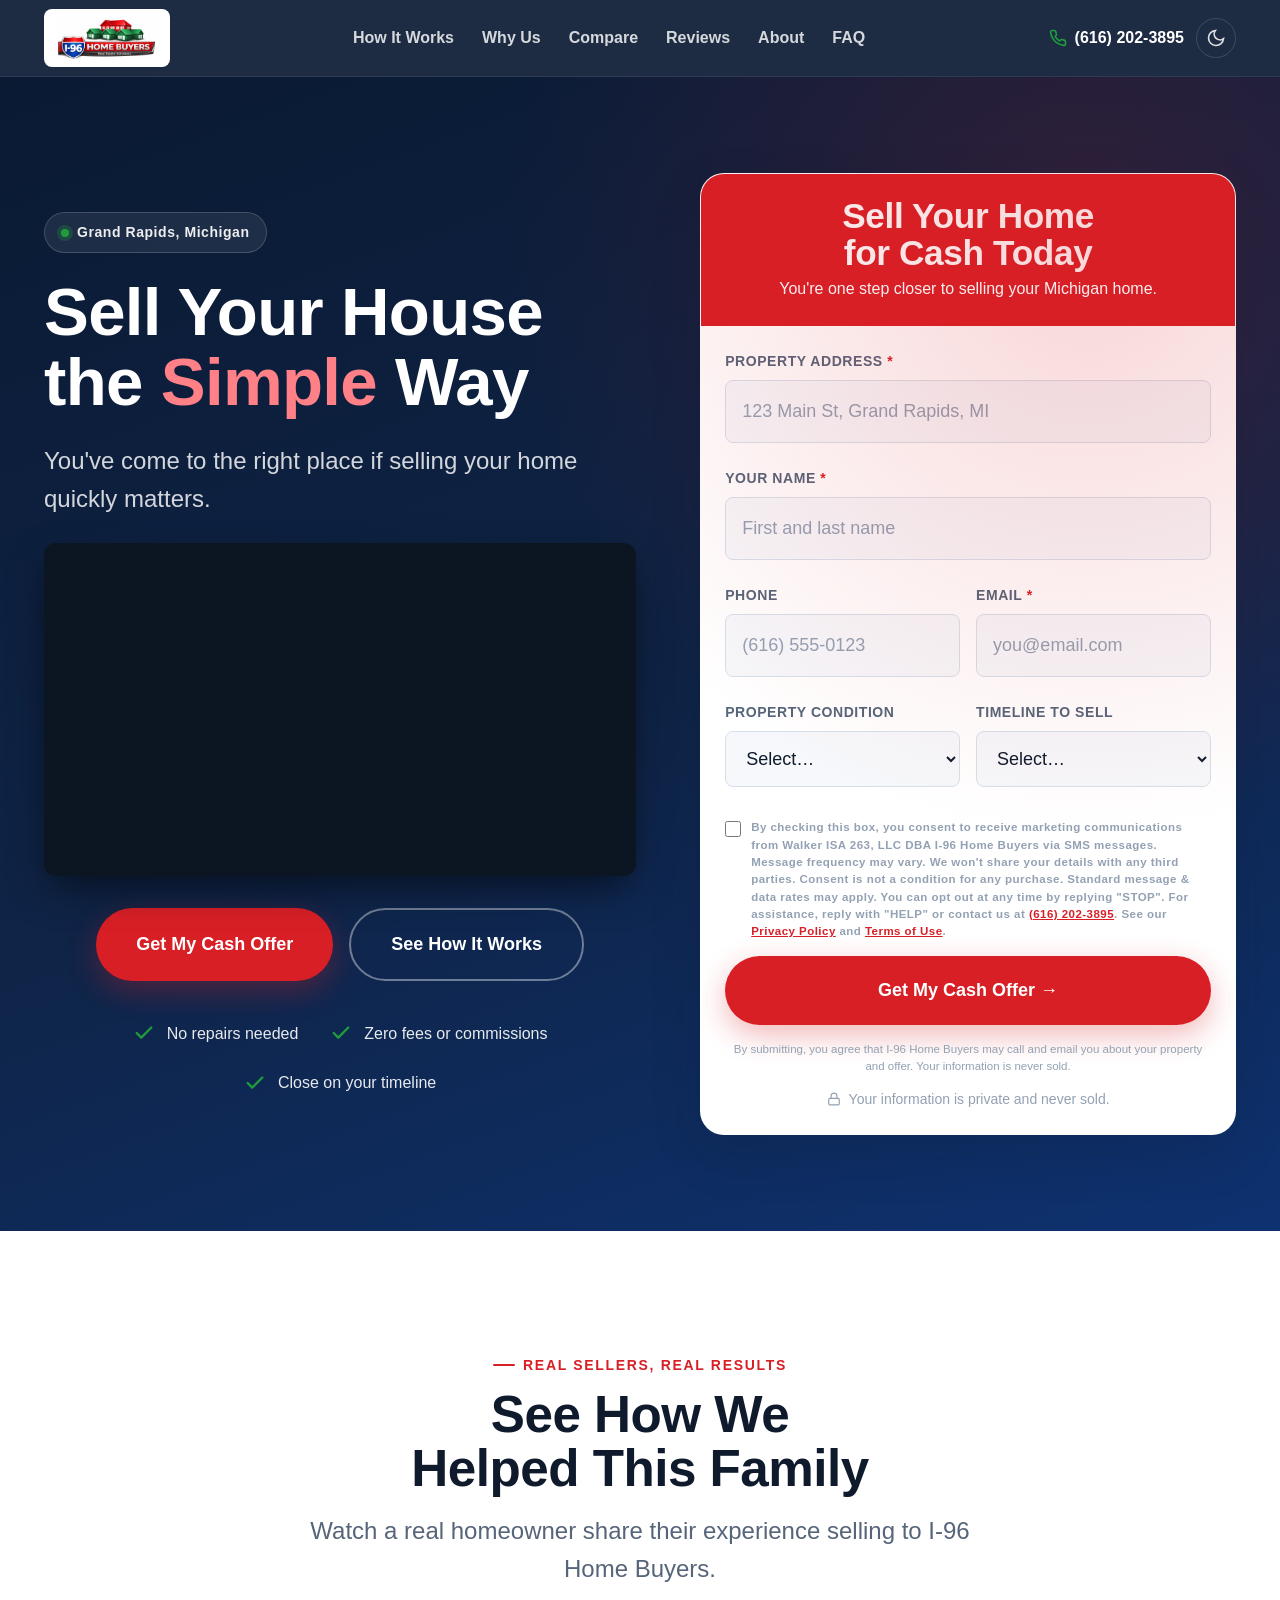
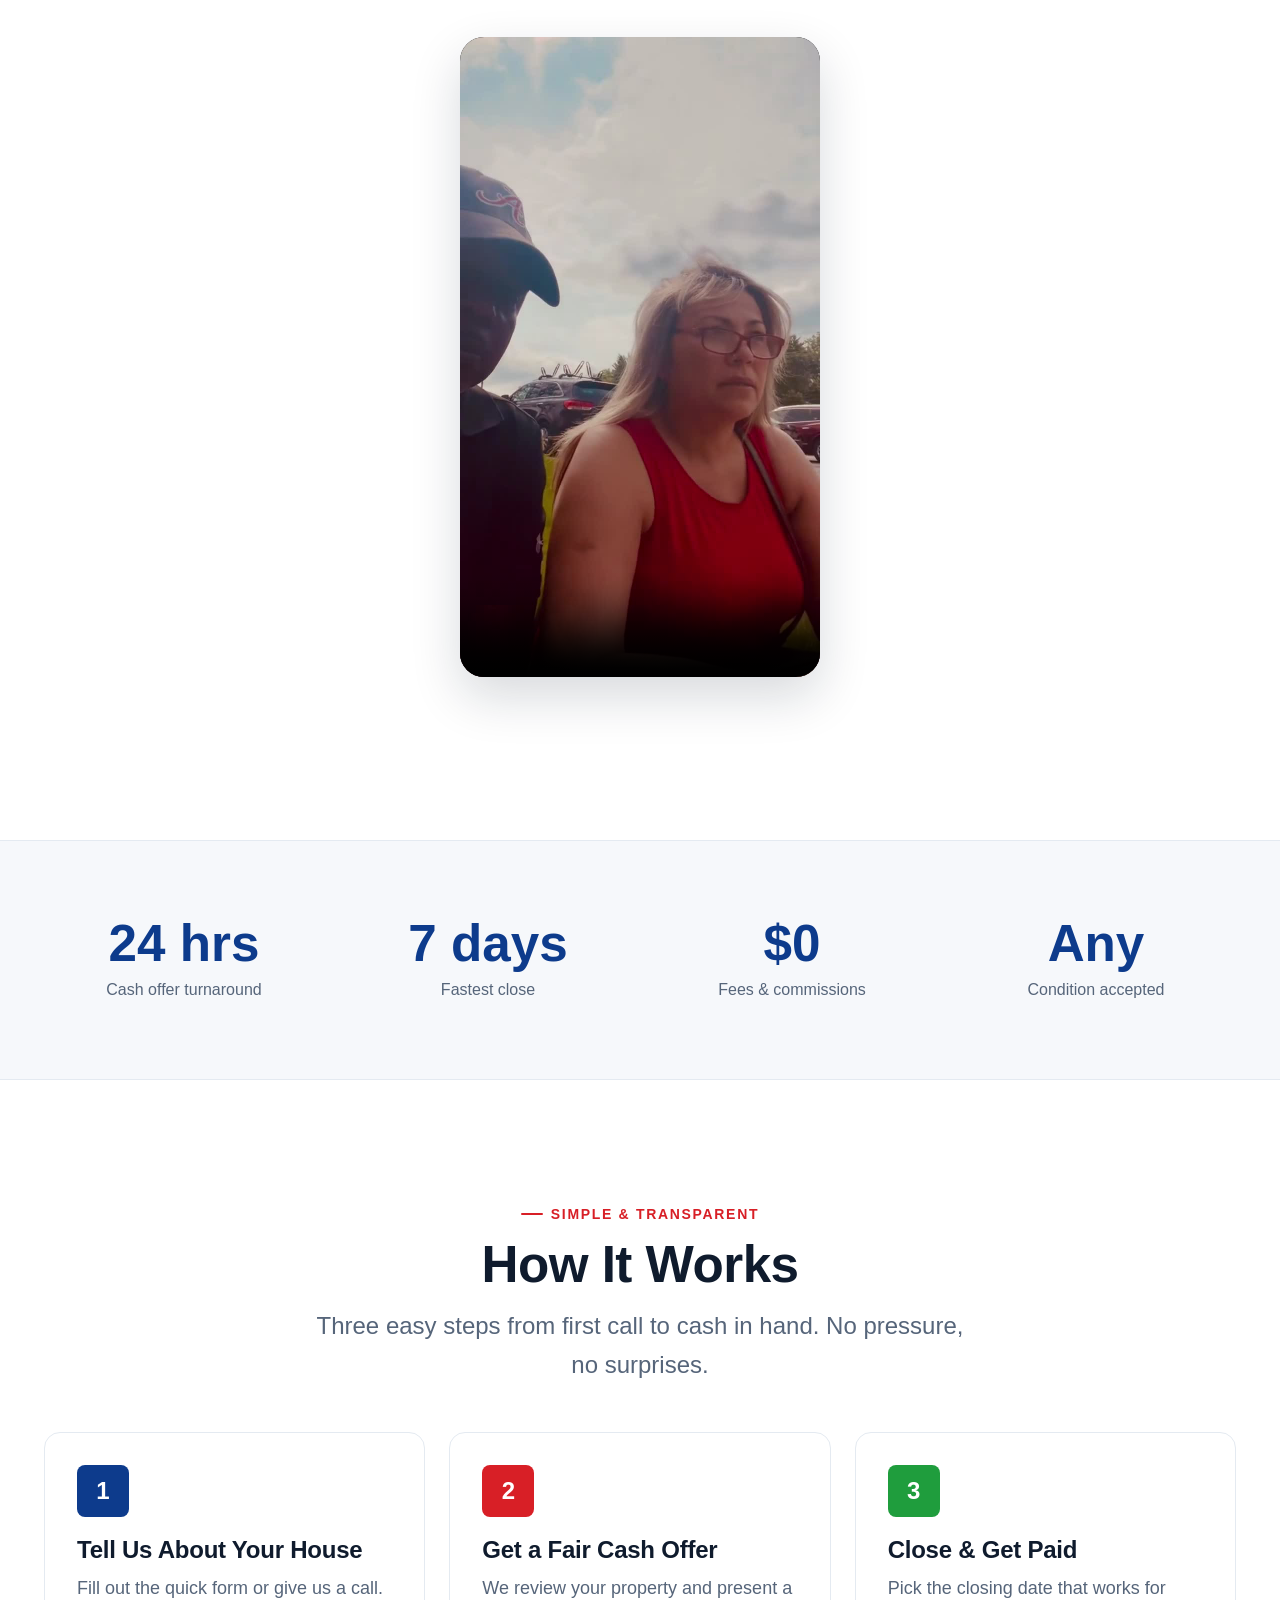
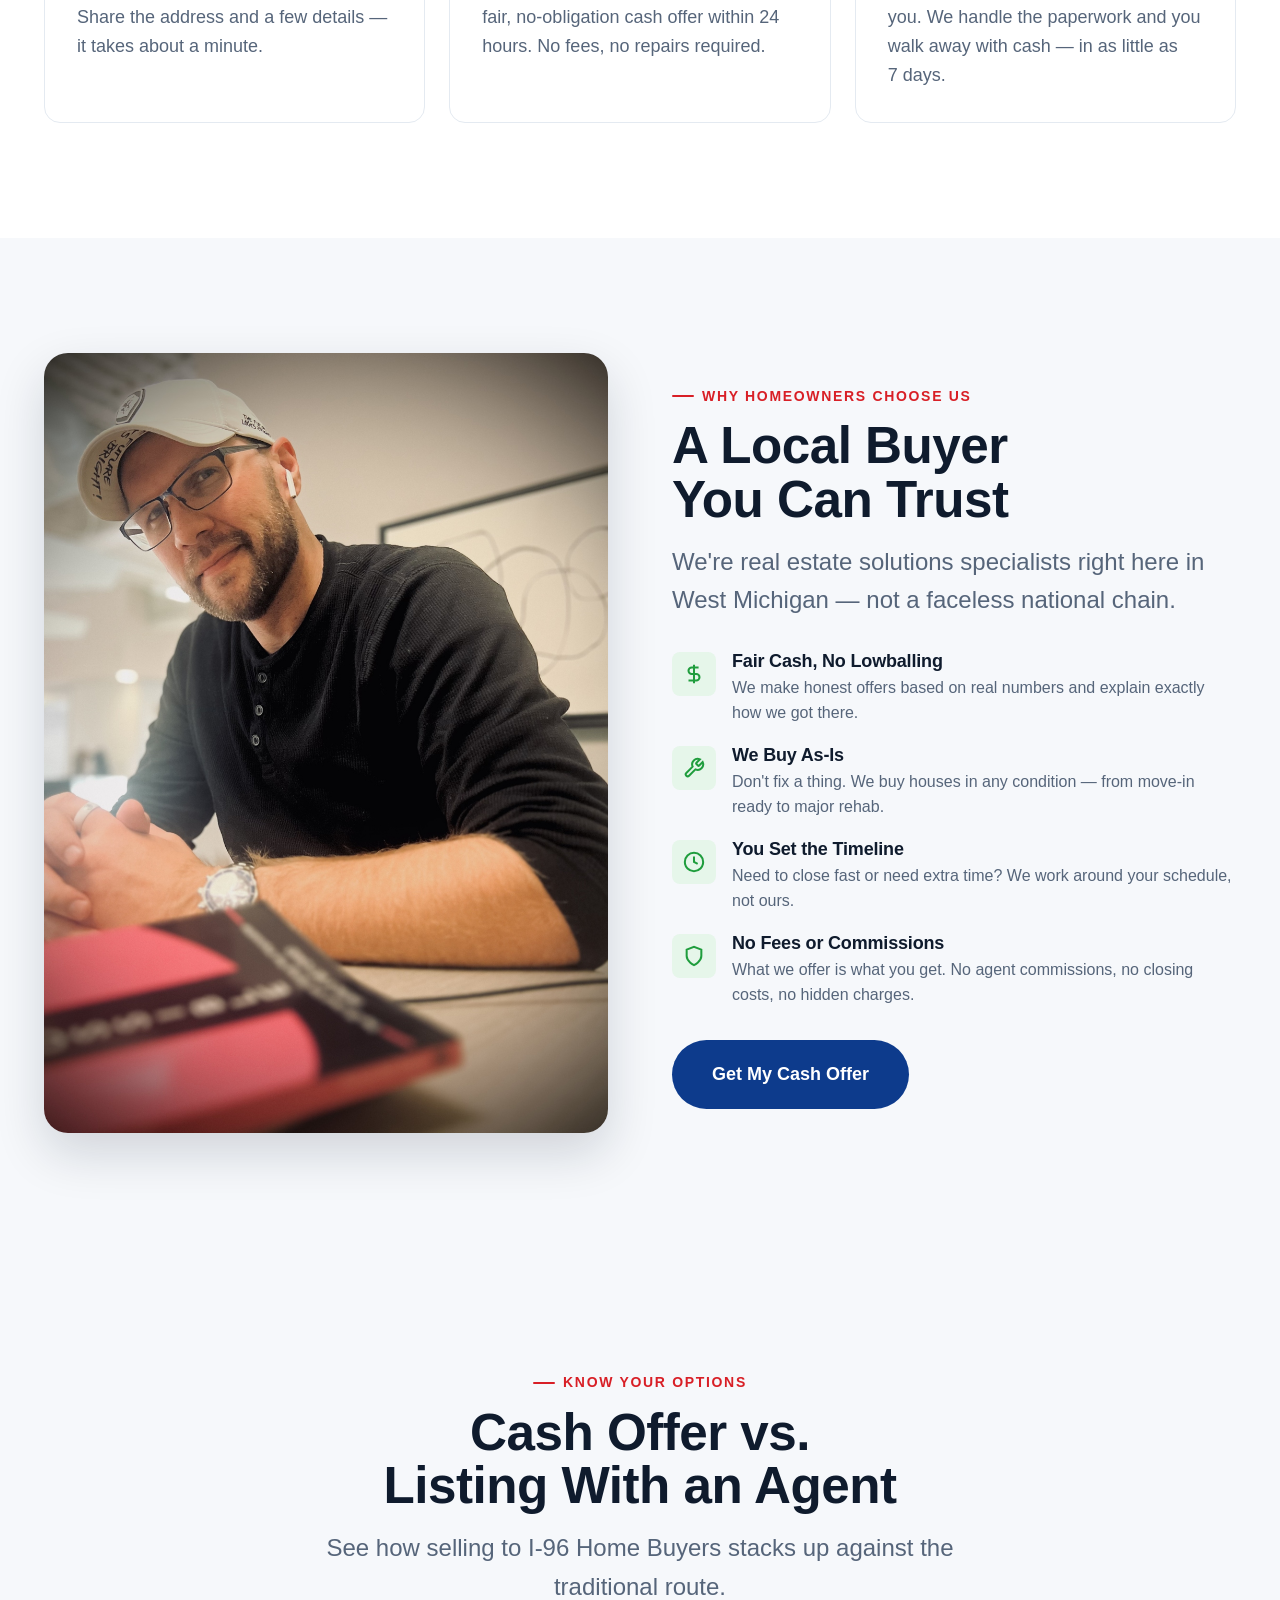
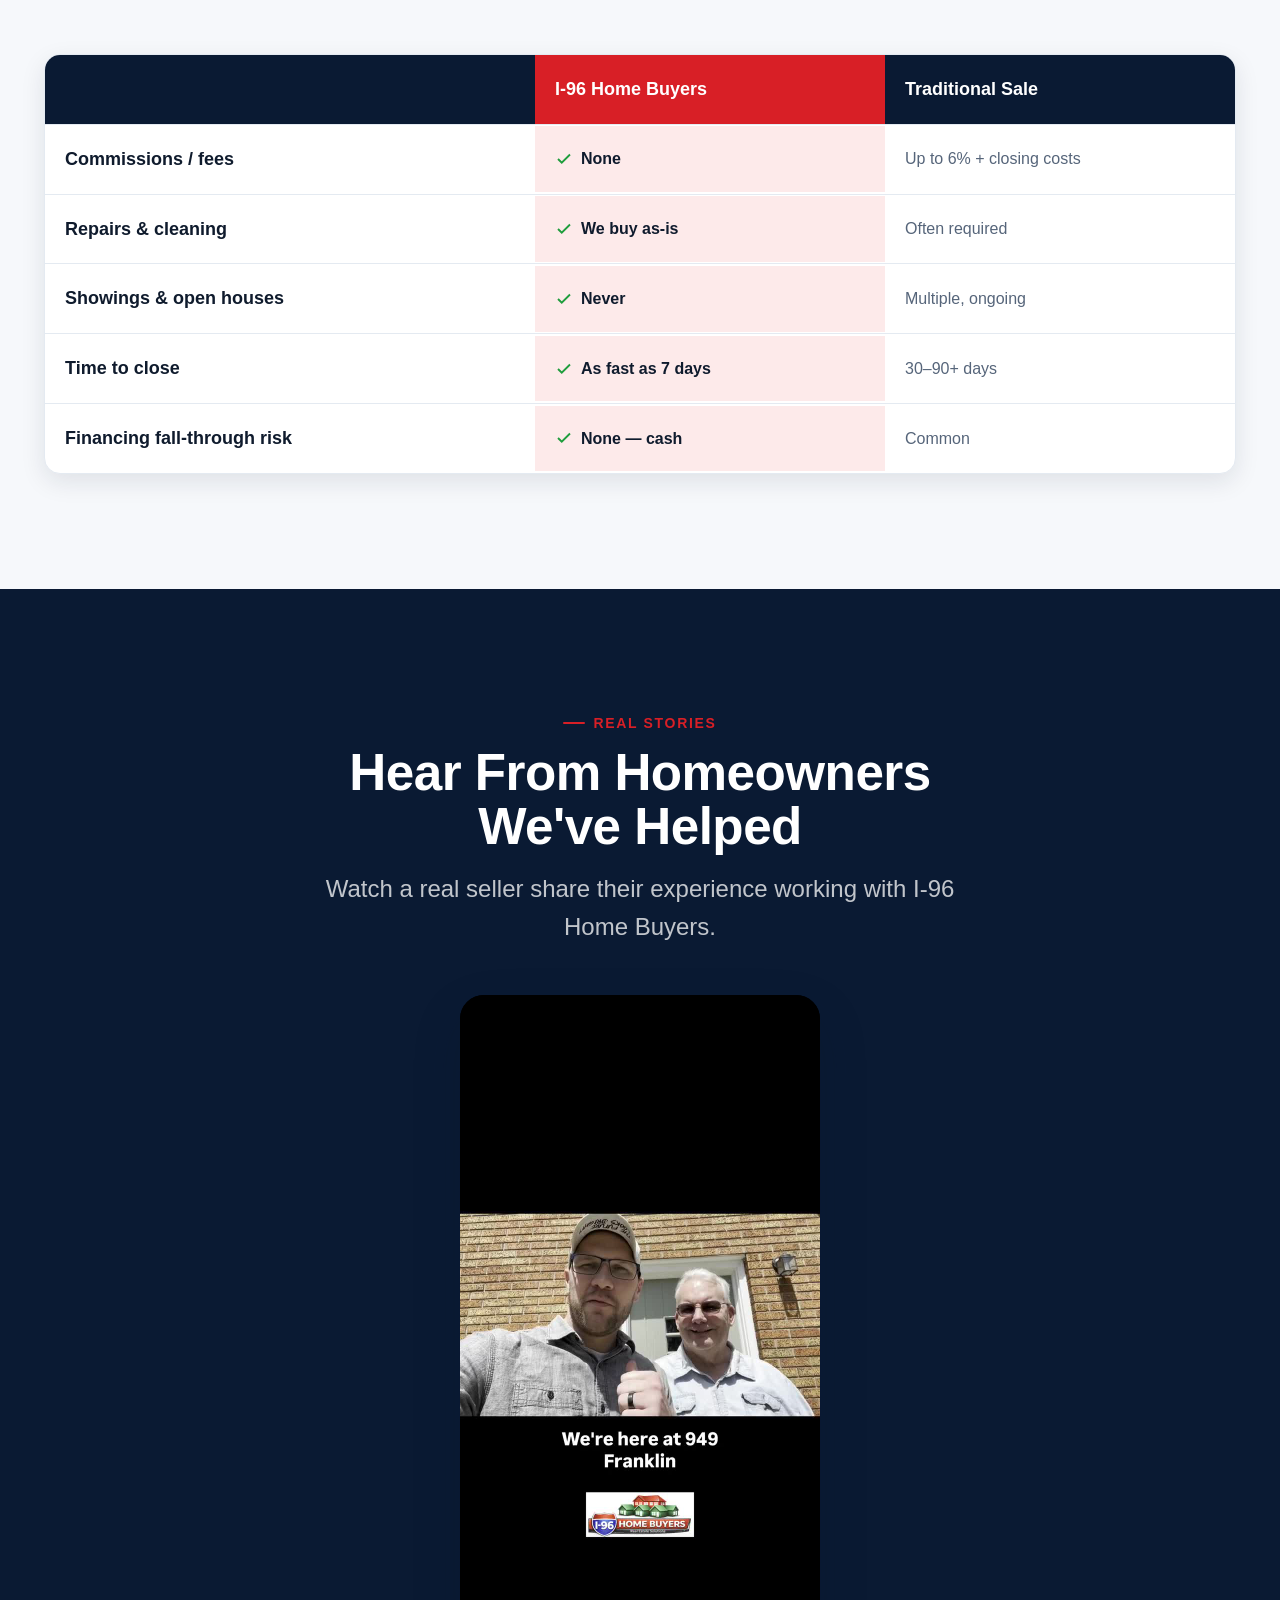
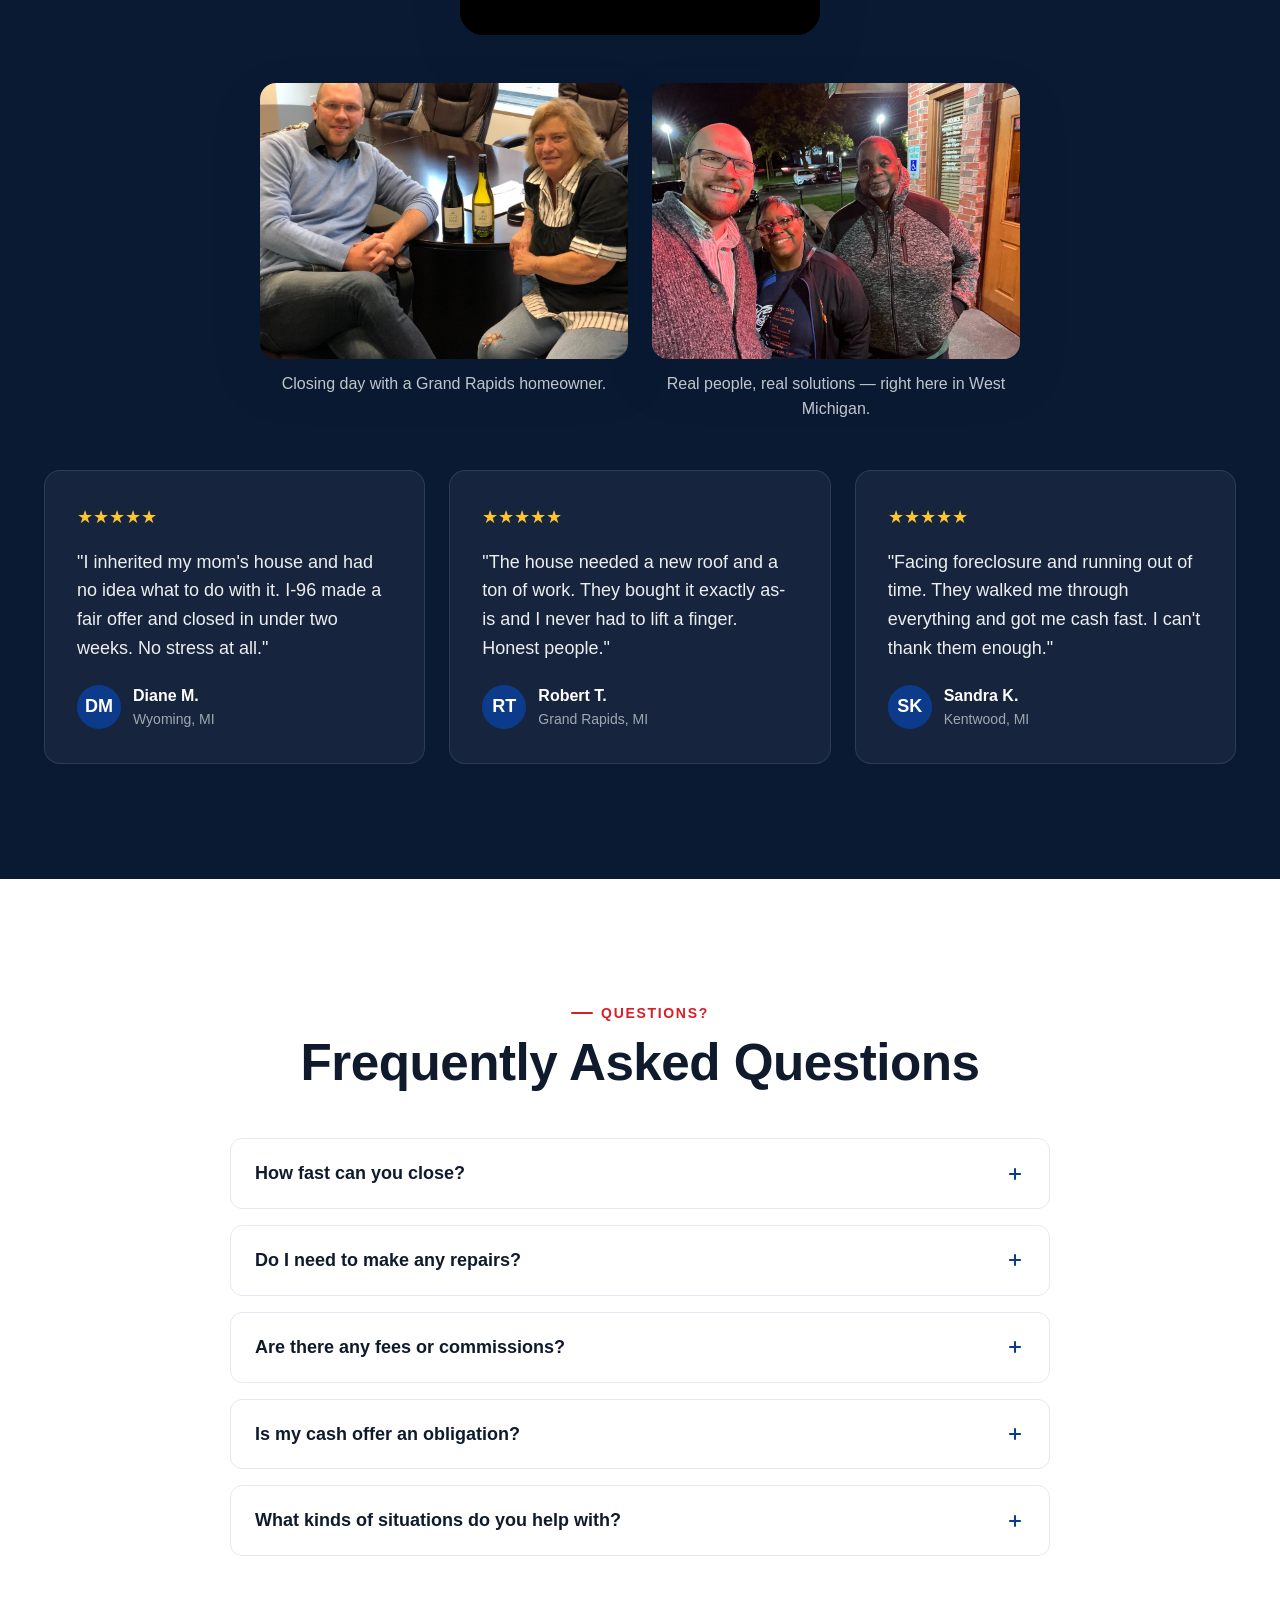
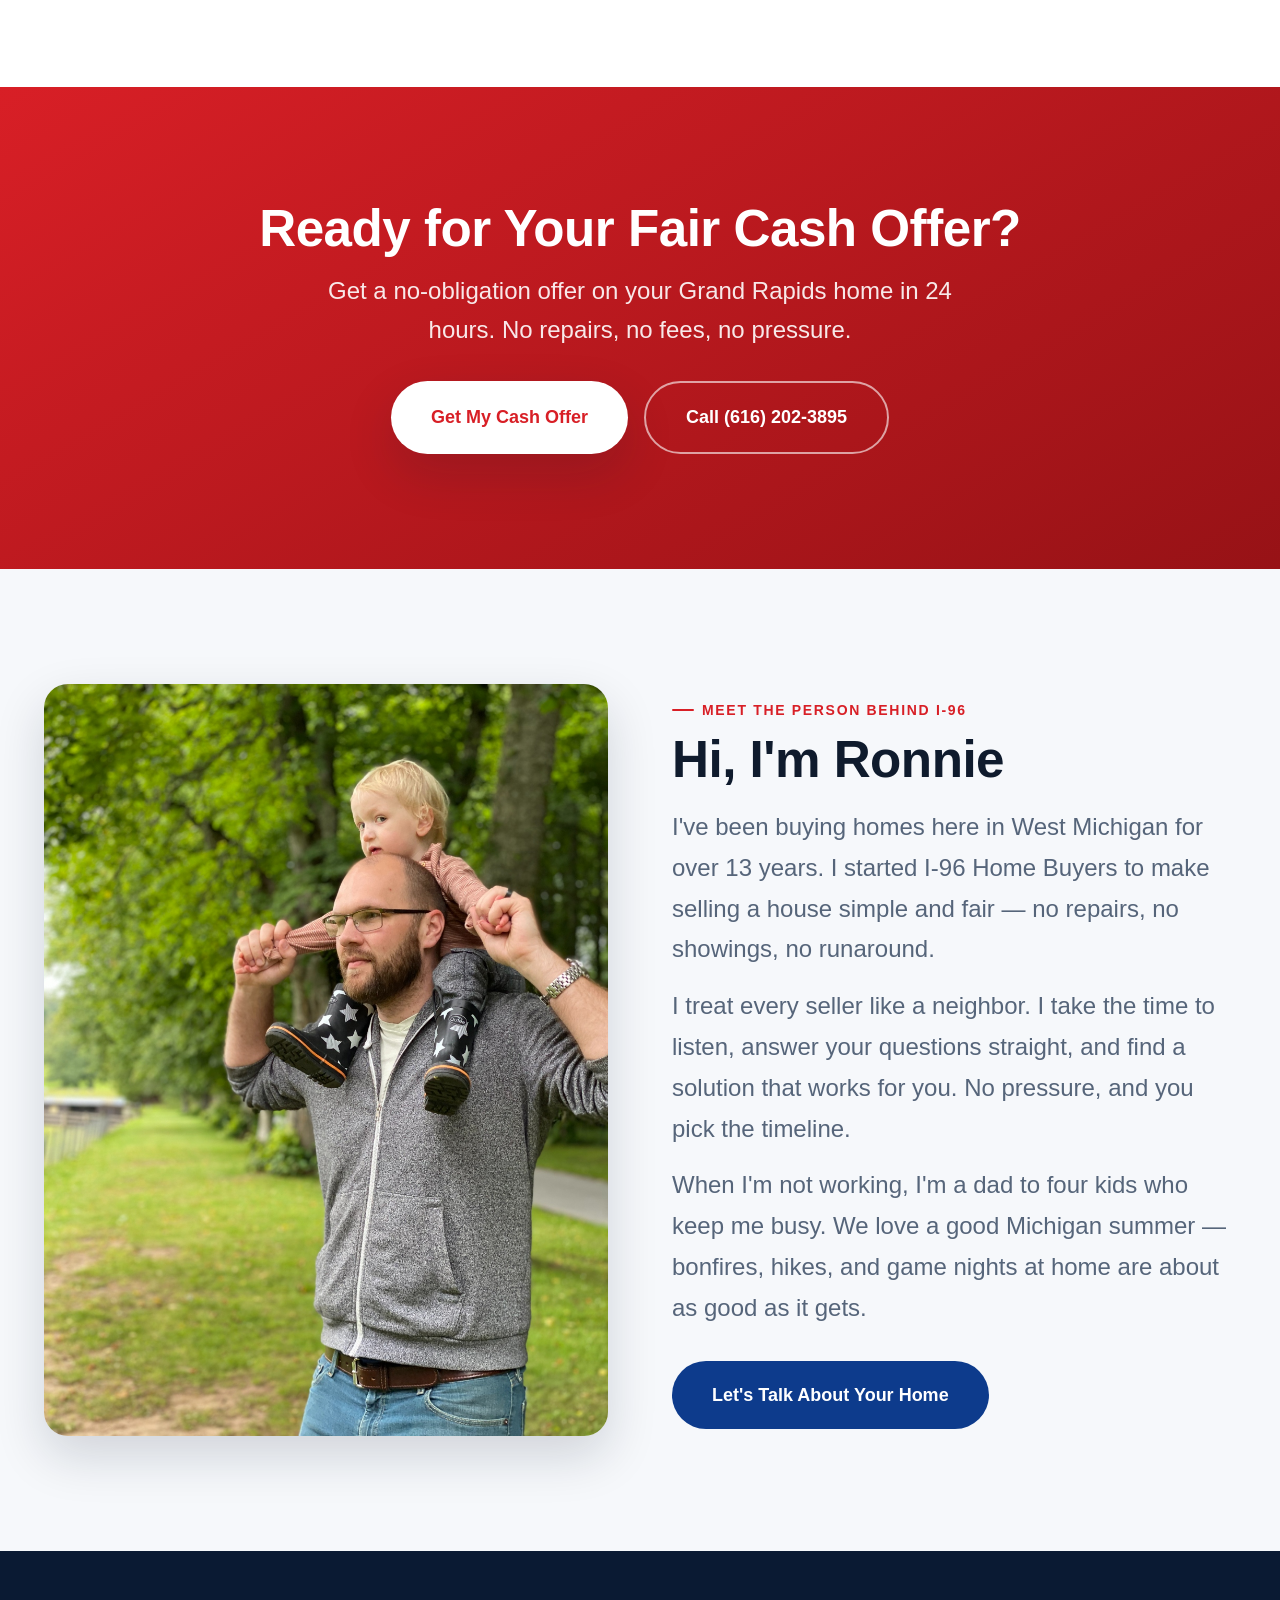
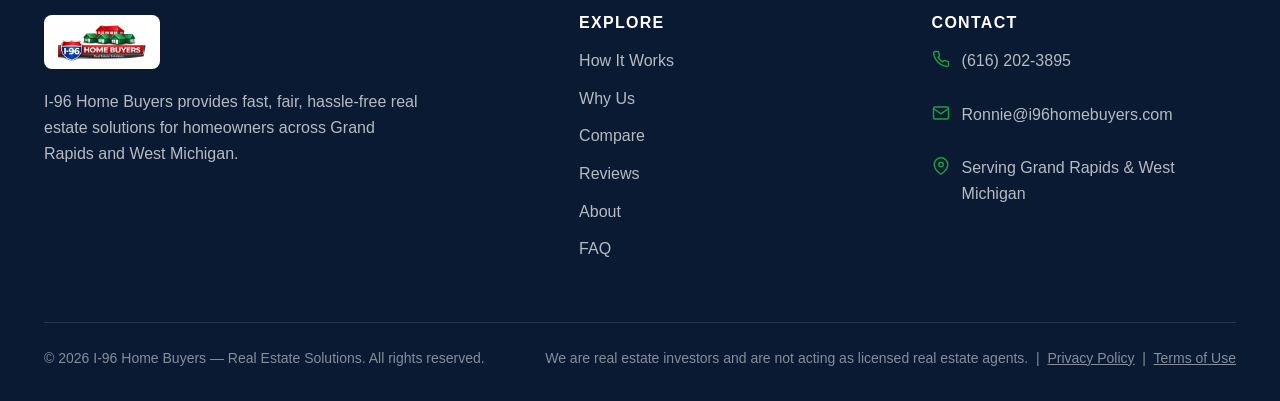
==== commit d39b6e4b: "Add Meta Pixel (ID 1299896817796838) with Lead event on form submit" ====
--- a/index.html
+++ b/index.html
@@ -59,6 +59,25 @@
   <link rel="icon" href="images/logo.jpg" />
   <link href="https://api.fontshare.com/v2/css?f[]=clash-display@500,600,700&f[]=satoshi@400,500,700&display=swap" rel="stylesheet" />
   <link rel="stylesheet" href="css/style.css?v=3" />
+
+  <!-- Meta Pixel Base Code -->
+  <script>
+  !function(f,b,e,v,n,t,s)
+  {if(f.fbq)return;n=f.fbq=function(){n.callMethod?
+  n.callMethod.apply(n,arguments):n.queue.push(arguments)};
+  if(!f._fbq)f._fbq=n;n.push=n;n.loaded=!0;n.version='2.0';
+  n.queue=[];t=b.createElement(e);t.async=!0;
+  t.src=v;s=b.getElementsByTagName(e)[0];
+  s.parentNode.insertBefore(t,s)}(window,document,'script',
+  'https://connect.facebook.net/en_US/fbevents.js');
+  fbq('init', '1299896817796838');
+  fbq('track', 'PageView');
+  </script>
+  <noscript>
+    <img height="1" width="1" style="display:none"
+    src="https://www.facebook.com/tr?id=1299896817796838&ev=PageView&noscript=1"/>
+  </noscript>
+  <!-- End Meta Pixel Base Code -->
 
   <!-- Calendly inline embed assets -->
   <link rel="stylesheet" href="https://assets.calendly.com/assets/external/widget.css" />
@@ -339,17 +358,17 @@
               <h3>Offer Request Received!</h3>
               <p>Thanks — we've got your details. Here's how to lock in your offer fast:</p>
 
-              <!-- THANK-YOU VIDEO SLOT (add later) -->
-              <!-- To add a thank-you instructional video, paste a YouTube ID into data-youtube="" below and uncomment this block.
-              <div class="success-video">
-                <div class="success-video__frame" id="tyFrame" data-youtube="">
-                  <button type="button" class="success-video__play" id="tyPlay" aria-label="Play video">
-                    <svg viewBox="0 0 24 24" fill="currentColor" width="30" height="30"><path d="M8 5v14l11-7z"/></svg>
-                  </button>
-                  <span class="success-video__caption">Watch: what happens next</span>
+              <!-- Free guide download (lead magnet) -->
+              <a href="/guide.pdf" download class="success-guide">
+                <div class="success-guide__icon">
+                  <svg viewBox="0 0 24 24" width="24" height="24" fill="none" stroke="currentColor" stroke-width="2" stroke-linecap="round" stroke-linejoin="round"><path d="M21 15v4a2 2 0 0 1-2 2H5a2 2 0 0 1-2-2v-4"/><polyline points="7 10 12 15 17 10"/><line x1="12" y1="15" x2="12" y2="3"/></svg>
                 </div>
-              </div>
-              -->
+                <div class="success-guide__body">
+                  <div class="success-guide__title">Get Your Free Cash Offer Guide</div>
+                  <div class="success-guide__sub">The simple, no-stress way to sell your Michigan house fast — yours instantly.</div>
+                </div>
+                <span class="success-guide__cta">Download&nbsp;→</span>
+              </a>
 
               <!-- STEP 1: Call now (fastest) -->
               <div class="success-step">
@@ -369,26 +388,19 @@
               <div class="success-step">
                 <div class="success-step__num">2</div>
                 <div class="success-step__body">
-                  <div class="success-step__label">Schedule your cash offer consultation</div>
+                  <div class="success-step__label">Schedule your cash offer call</div>
                   <div class="success-step__hint">Free 15-minute call — no pressure, no obligation.</div>
                 </div>
               </div>
-              <div class="calendly-embed"
-                   id="calendlyEmbed"
-                   data-url="https://calendly.com/i96homebuyers/15min?hide_gdpr_banner=1&hide_event_type_details=0&background_color=0a1320&text_color=ffffff&primary_color=d81f26">
-              </div>
-
-              <!-- Free guide download (lead magnet) -->
-              <a href="/guide.pdf" download class="success-guide">
-                <div class="success-guide__icon">
-                  <svg viewBox="0 0 24 24" width="24" height="24" fill="none" stroke="currentColor" stroke-width="2" stroke-linecap="round" stroke-linejoin="round"><path d="M21 15v4a2 2 0 0 1-2 2H5a2 2 0 0 1-2-2v-4"/><polyline points="7 10 12 15 17 10"/><line x1="12" y1="15" x2="12" y2="3"/></svg>
-                </div>
-                <div class="success-guide__body">
-                  <div class="success-guide__title">Get Your Free Home-Selling Guide</div>
-                  <div class="success-guide__sub">The simple, no-stress way to sell your Michigan house fast — yours instantly.</div>
-                </div>
-                <span class="success-guide__cta">Download&nbsp;→</span>
-              </a>
+              <div class="calendly-embed" id="calendlyEmbed">
+                <iframe
+                  src="https://calendly.com/i96homebuyers/15min?hide_gdpr_banner=1&hide_event_type_details=1&primary_color=d81f26"
+                  width="100%"
+                  frameborder="0"
+                  style="border:0;width:100%;height:700px;min-height:500px;">
+                </iframe>
+              </div>
+
             </div>
           </div>
         </div>
--- a/css/style.css
+++ b/css/style.css
@@ -667,7 +667,8 @@
 }
 
 @media (max-width: 600px) {
-  .calendly-embed { height: 1000px; }
+  .calendly-embed { height: auto; }
+  .calendly-embed iframe { height: 700px !important; }
 }
 
 /* ============================================================
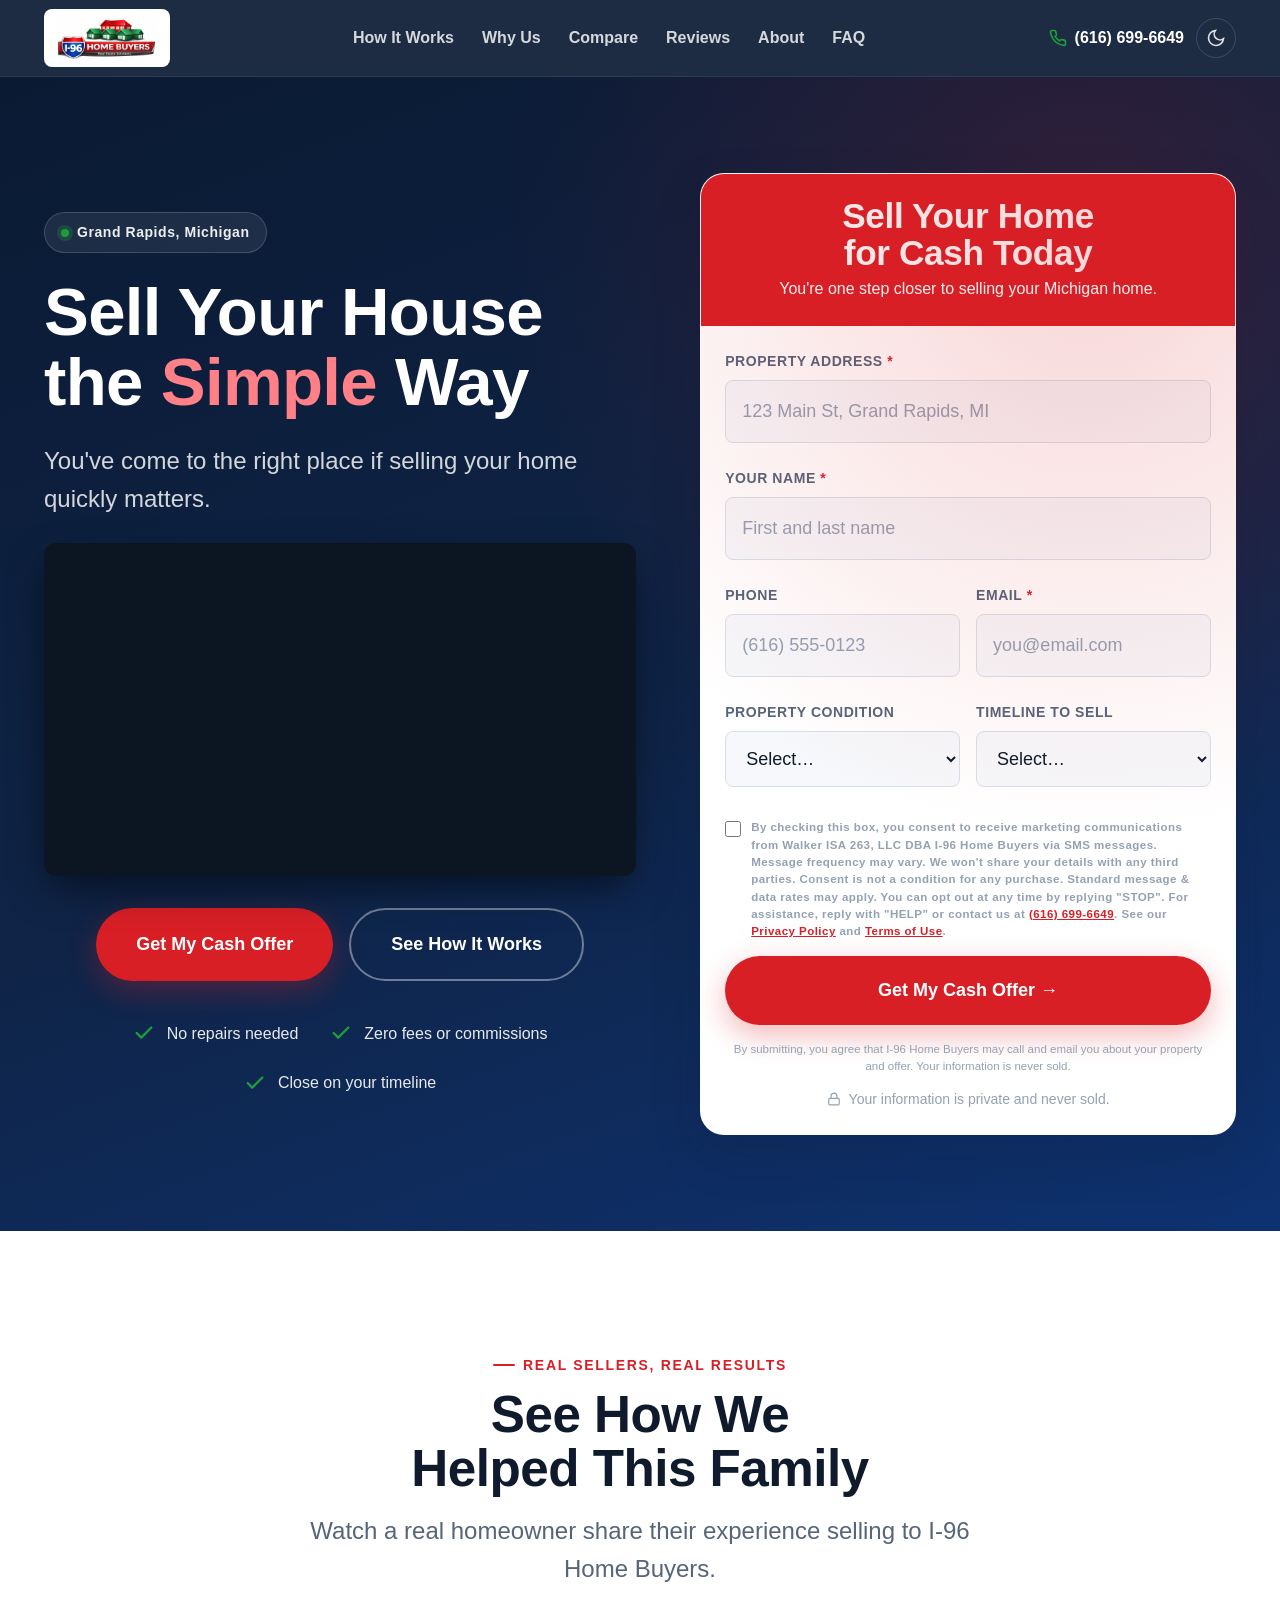
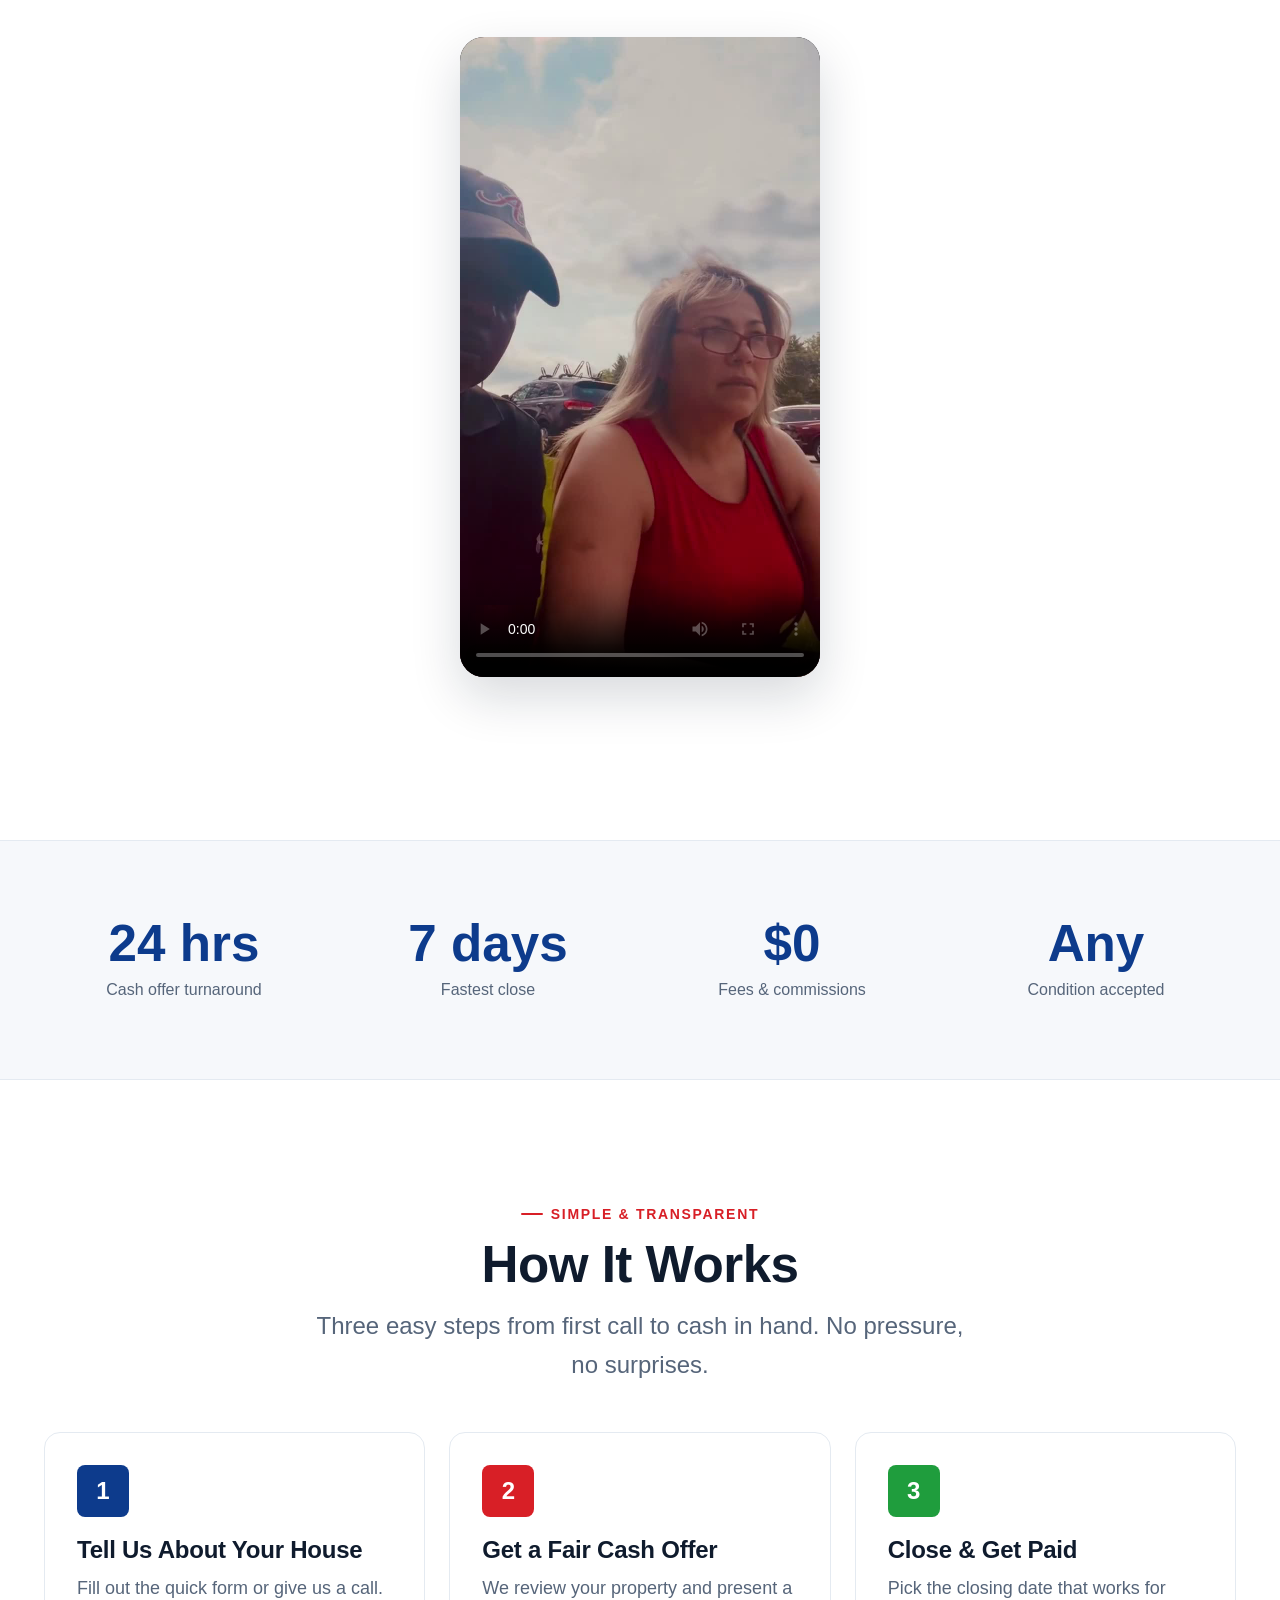
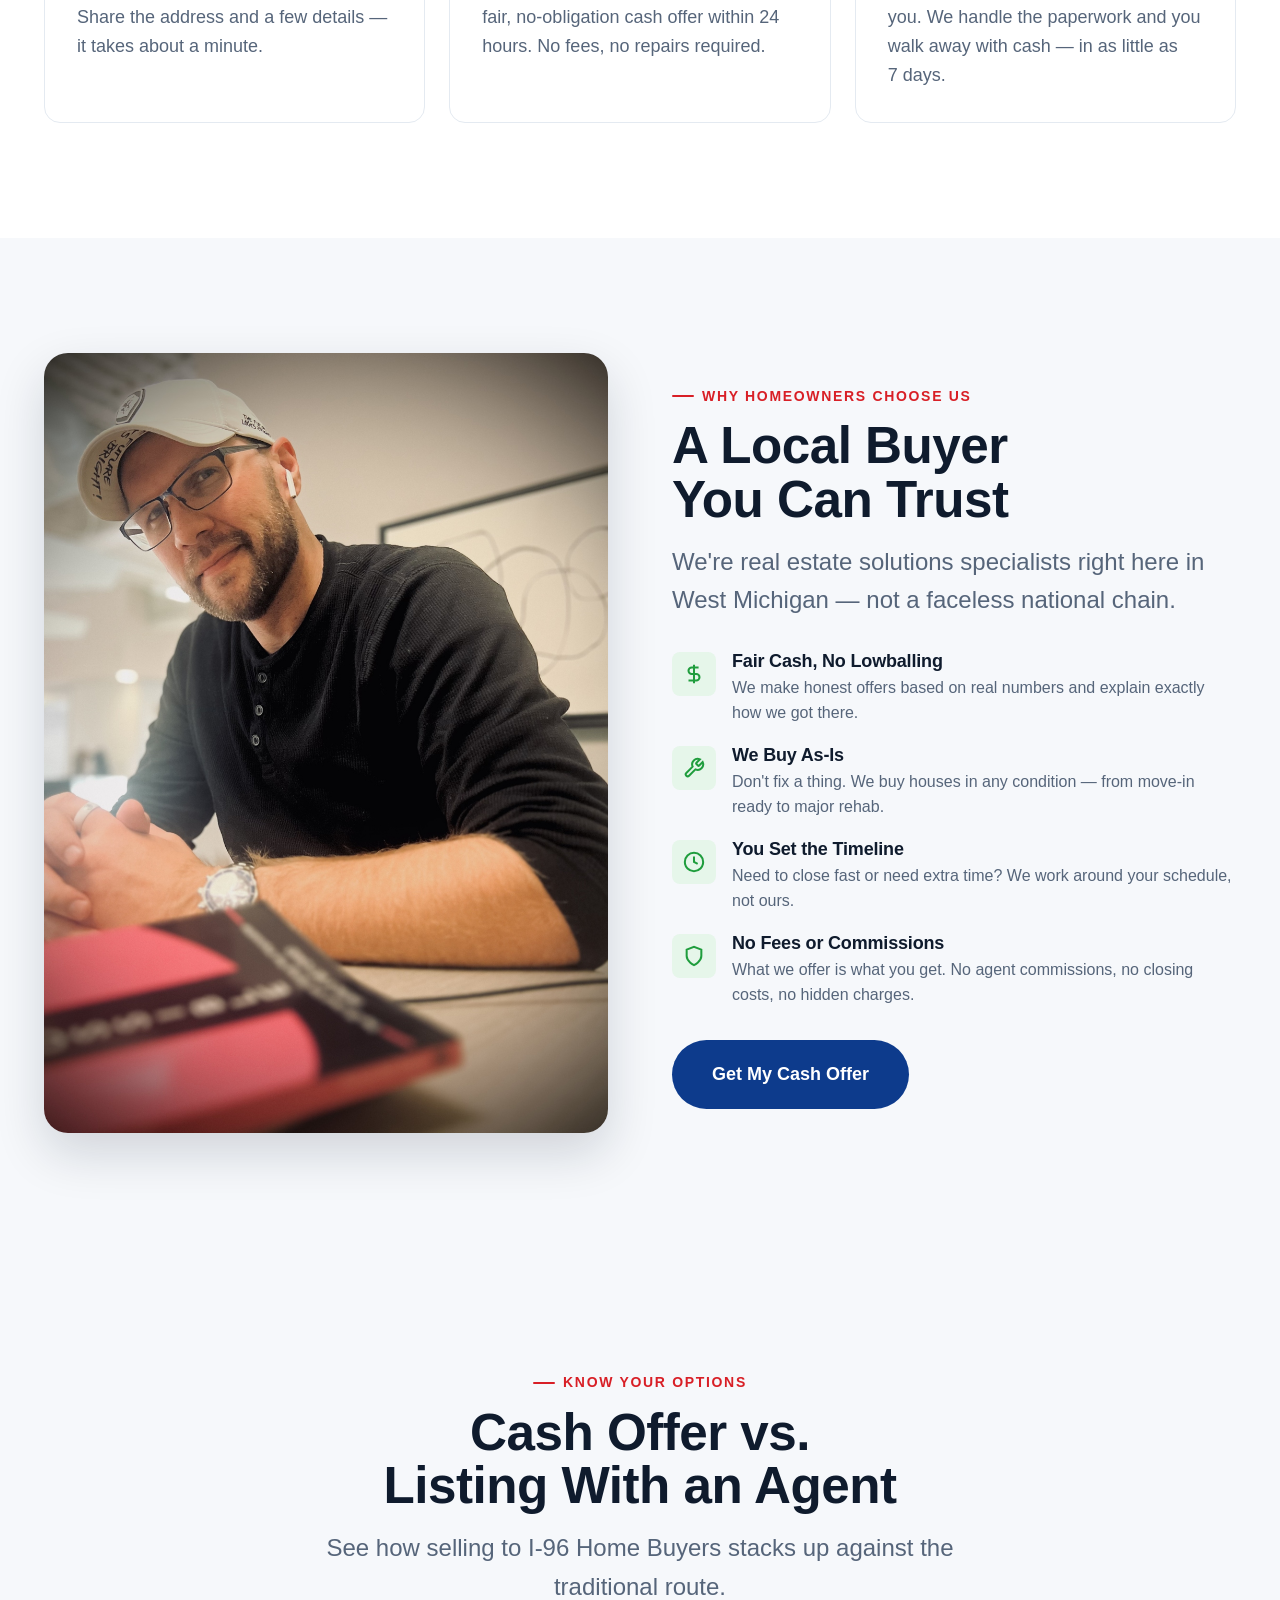
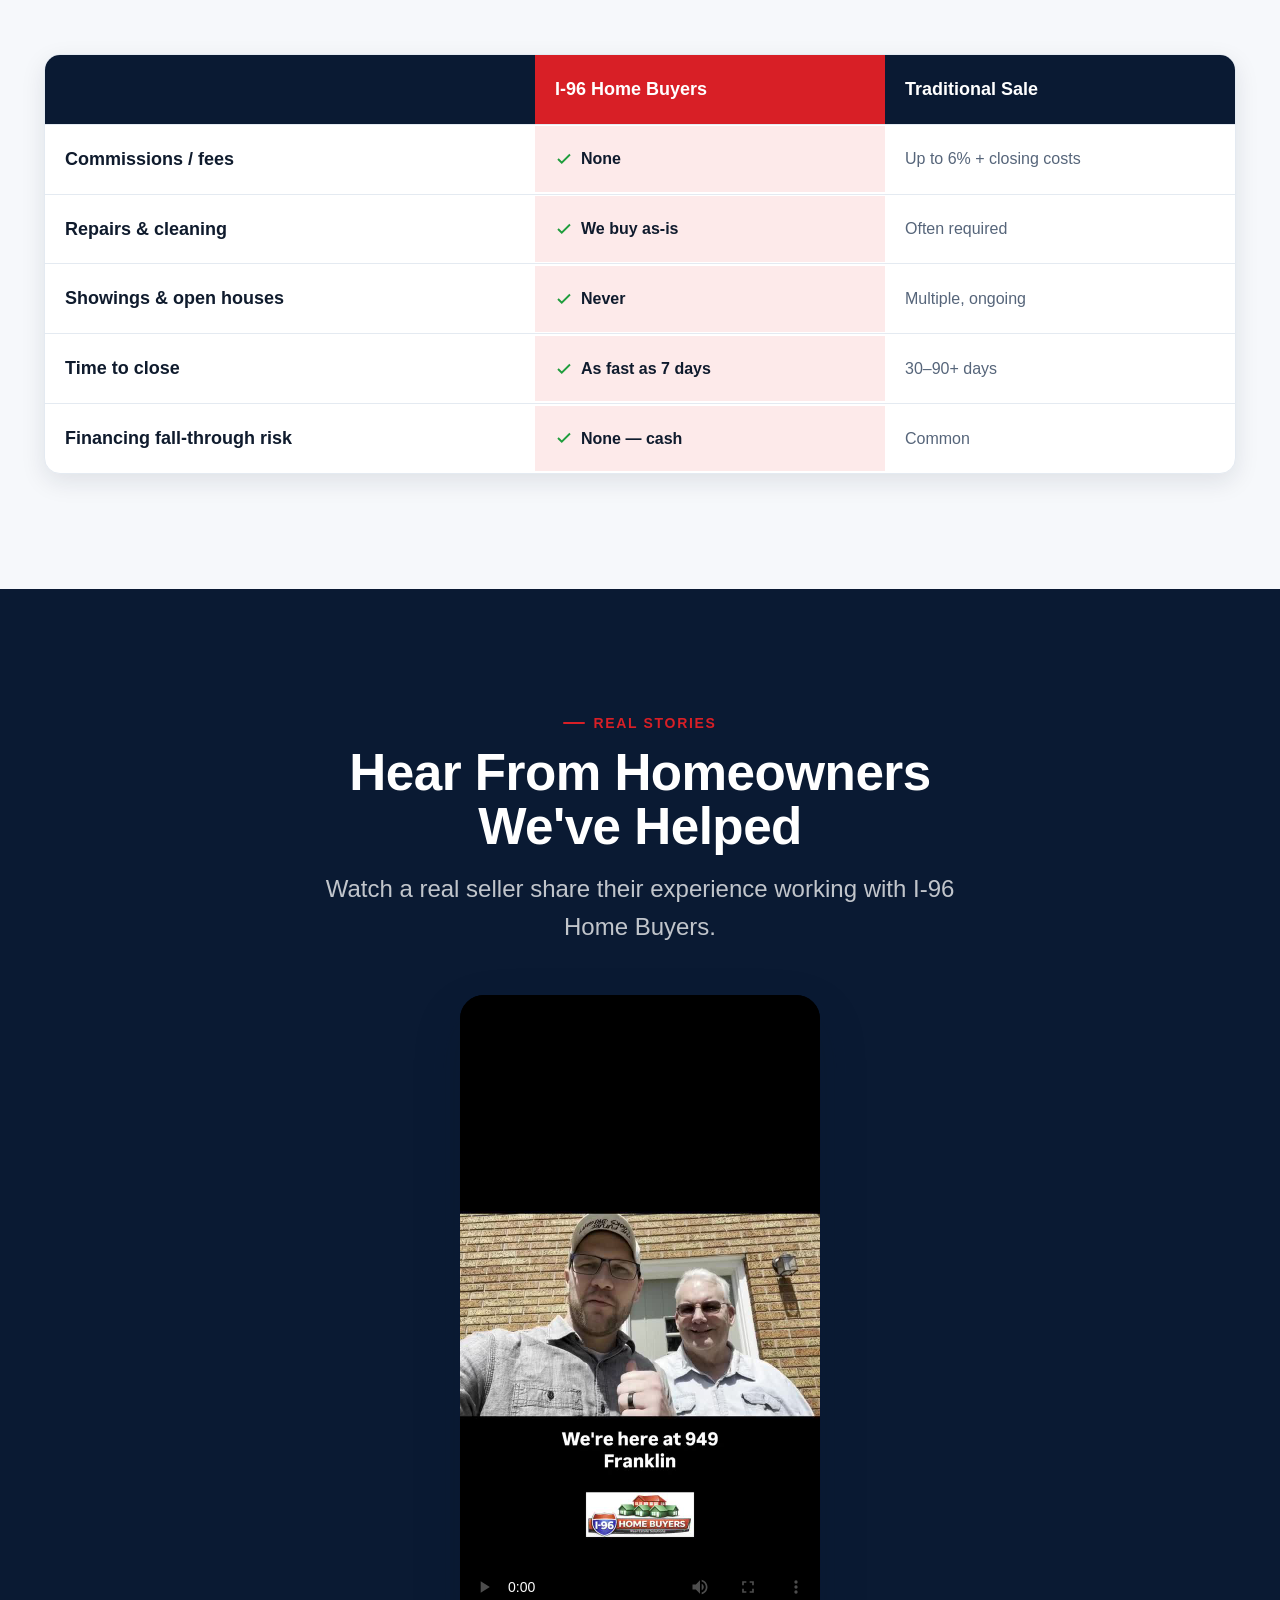
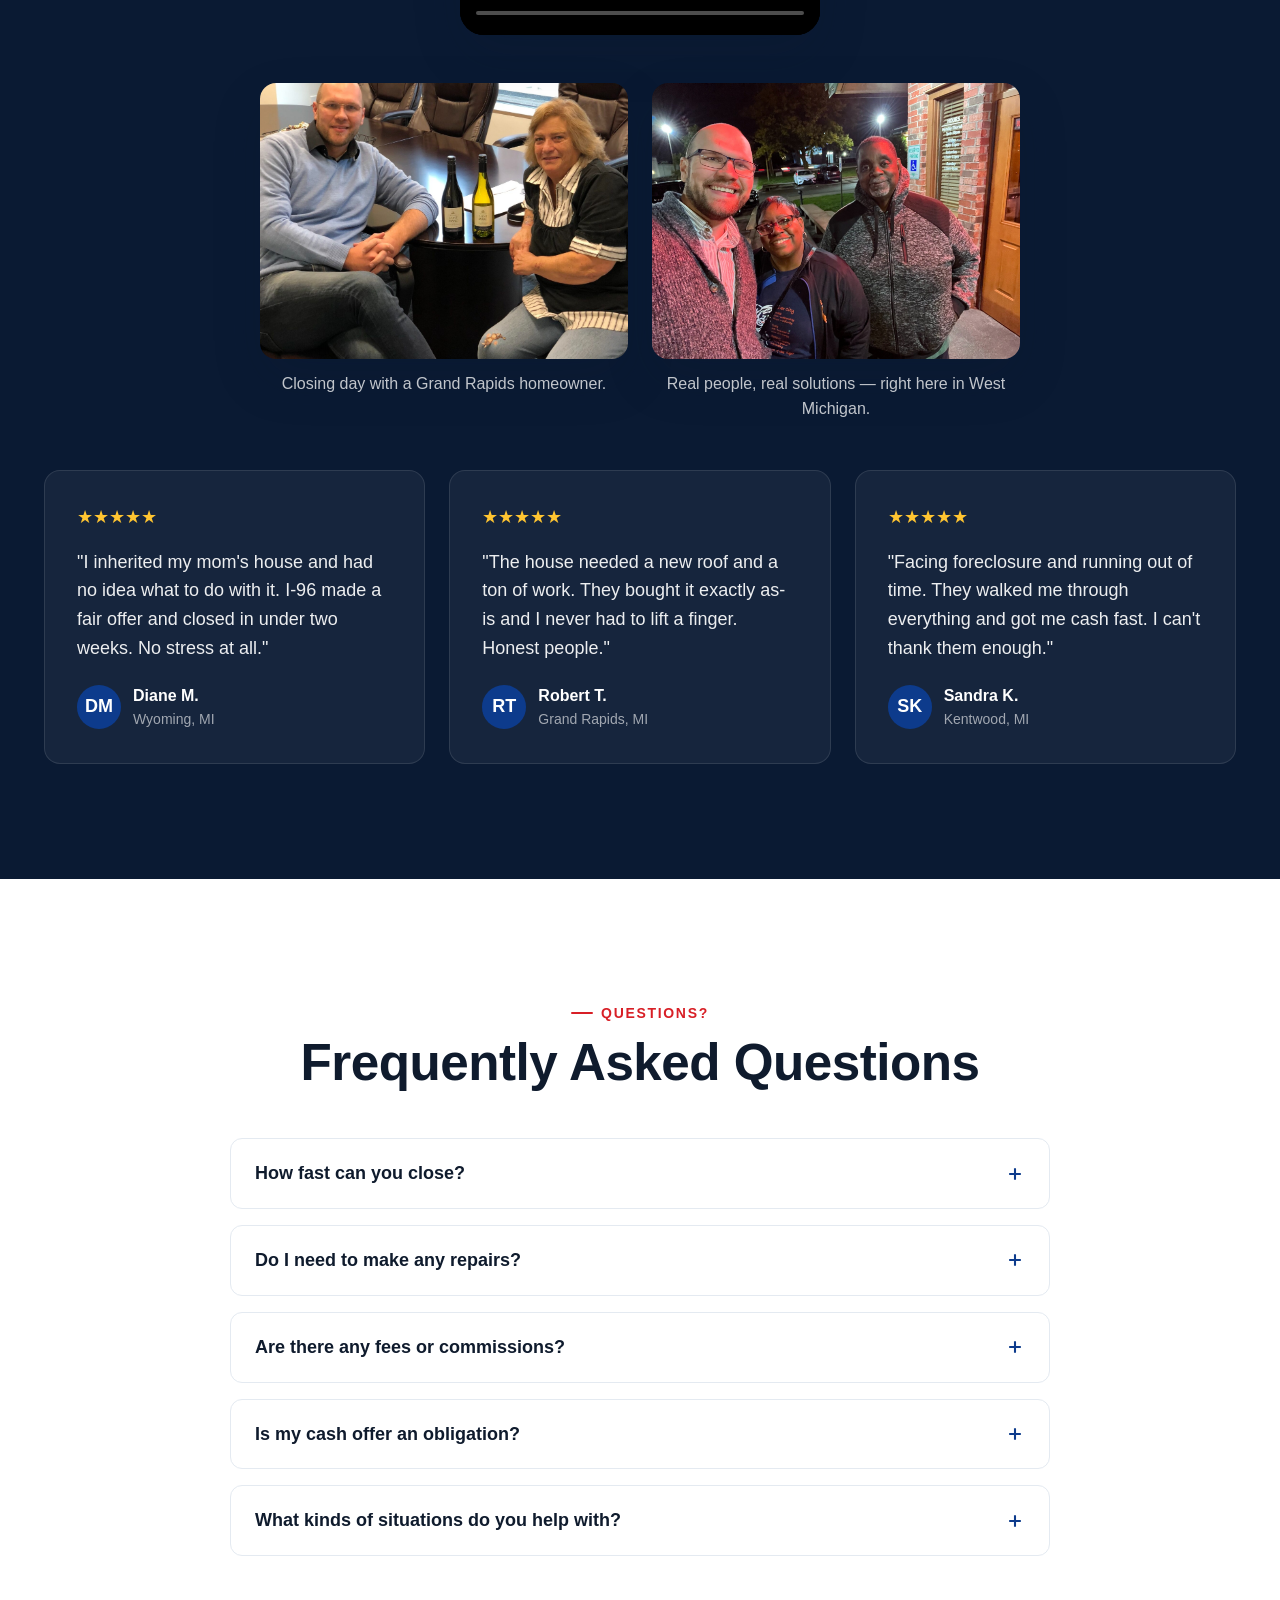
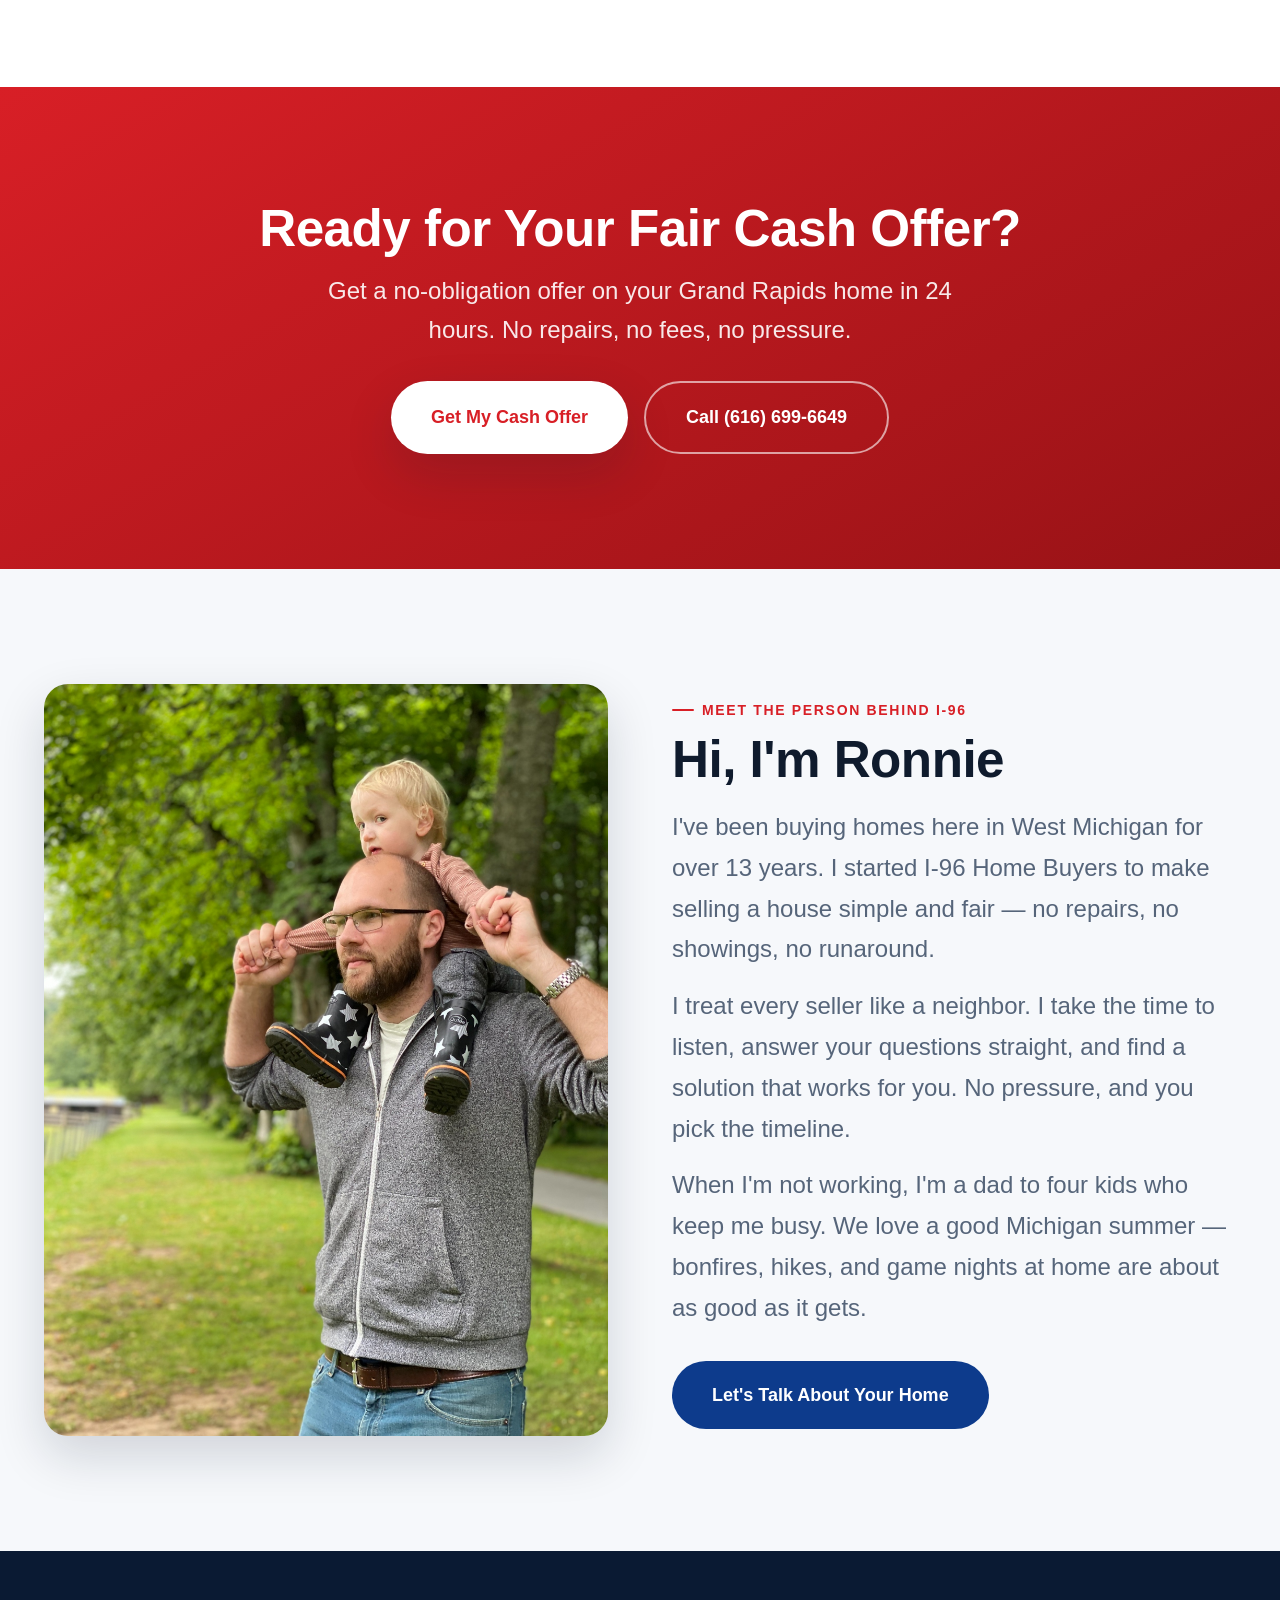
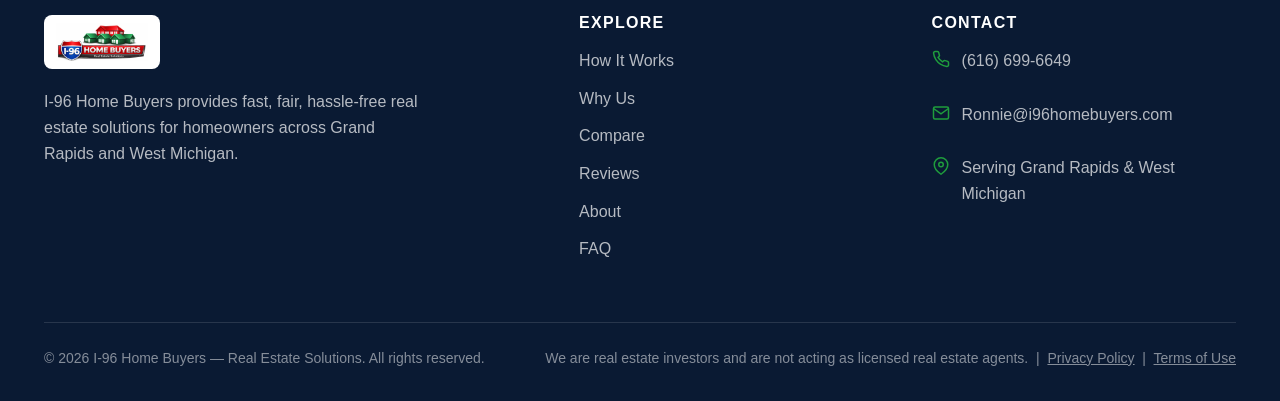
==== commit 61e1ab5e: "Replace all phone numbers with Smrt Phone number (616) 699-6649" ====
--- a/index.html
+++ b/index.html
@@ -91,7 +91,7 @@
     "name": "I-96 Home Buyers",
     "description": "I-96 Home Buyers pays cash for homes in Grand Rapids and West Michigan. We make fair, no-obligation cash offers within 24 hours and can close in as little as 7 days. No repairs, no agent fees, no commissions.",
     "url": "https://www.i96homebuyers.com",
-    "telephone": "+16162023895",
+    "telephone": "+16166996649",
     "email": "Ronnie@i96homebuyers.com",
     "image": "https://www.i96homebuyers.com/images/logo.jpg",
     "founder": {
@@ -223,9 +223,9 @@
       </nav>
 
       <div class="header__actions">
-        <a href="tel:+16162023895" class="header__phone">
+        <a href="tel:+16166996649" class="header__phone">
           <svg width="18" height="18" viewBox="0 0 24 24" fill="none" stroke="currentColor" stroke-width="2.2" stroke-linecap="round" stroke-linejoin="round"><path d="M22 16.92v3a2 2 0 0 1-2.18 2 19.79 19.79 0 0 1-8.63-3.07 19.5 19.5 0 0 1-6-6 19.79 19.79 0 0 1-3.07-8.67A2 2 0 0 1 4.11 2h3a2 2 0 0 1 2 1.72c.13.96.36 1.9.7 2.81a2 2 0 0 1-.45 2.11L8.09 9.91a16 16 0 0 0 6 6l1.27-1.27a2 2 0 0 1 2.11-.45c.91.34 1.85.57 2.81.7A2 2 0 0 1 22 16.92z"/></svg>
-          <span>(616) 202-3895</span>
+          <span>(616) 699-6649</span>
         </a>
         <button class="theme-toggle" data-theme-toggle aria-label="Switch to dark mode">
           <svg width="20" height="20" viewBox="0 0 24 24" fill="none" stroke="currentColor" stroke-width="2"><path d="M21 12.79A9 9 0 1 1 11.21 3 7 7 0 0 0 21 12.79z"/></svg>
@@ -336,7 +336,7 @@
               <div class="field sms-consent-field">
                 <label style="display:flex;flex-direction:row;align-items:flex-start;gap:10px;cursor:pointer;font-size:0.72rem;line-height:1.5;color:var(--color-text-faint);text-transform:none;text-align:left;">
                   <input type="checkbox" id="smsConsent" name="smsConsent" required style="flex-shrink:0;width:16px;height:16px;min-width:16px;margin-top:2px;accent-color:var(--color-accent);cursor:pointer;" />
-                  <span style="text-transform:none;text-align:left;">By checking this box, you consent to receive marketing communications from Walker ISA 263, LLC DBA I-96 Home Buyers via SMS messages. Message frequency may vary. We won't share your details with any third parties. Consent is not a condition for any purchase. Standard message &amp; data rates may apply. You can opt out at any time by replying "STOP". For assistance, reply with "HELP" or contact us at <a href="tel:+16162023895" style="color:var(--color-accent);text-decoration:underline;">(616) 202-3895</a>. See our <a href="/privacy.html" target="_blank" style="color:var(--color-accent);text-decoration:underline;">Privacy Policy</a> and <a href="/terms.html" target="_blank" style="color:var(--color-accent);text-decoration:underline;">Terms of Use</a>.</span>
+                  <span style="text-transform:none;text-align:left;">By checking this box, you consent to receive marketing communications from Walker ISA 263, LLC DBA I-96 Home Buyers via SMS messages. Message frequency may vary. We won't share your details with any third parties. Consent is not a condition for any purchase. Standard message &amp; data rates may apply. You can opt out at any time by replying "STOP". For assistance, reply with "HELP" or contact us at <a href="tel:+16166996649" style="color:var(--color-accent);text-decoration:underline;">(616) 699-6649</a>. See our <a href="/privacy.html" target="_blank" style="color:var(--color-accent);text-decoration:underline;">Privacy Policy</a> and <a href="/terms.html" target="_blank" style="color:var(--color-accent);text-decoration:underline;">Terms of Use</a>.</span>
                 </label>
                 <span class="field__msg" data-msg-for="smsConsent"></span>
               </div>
@@ -375,9 +375,9 @@
                 <div class="success-step__num">1</div>
                 <div class="success-step__body">
                   <div class="success-step__label">Want your offer right now?</div>
-                  <a href="tel:+16162023895" class="success-call">
+                  <a href="tel:+16166996649" class="success-call">
                     <svg viewBox="0 0 24 24" width="18" height="18" fill="none" stroke="currentColor" stroke-width="2" stroke-linecap="round" stroke-linejoin="round"><path d="M22 16.92v3a2 2 0 0 1-2.18 2 19.79 19.79 0 0 1-8.63-3.07 19.5 19.5 0 0 1-6-6 19.79 19.79 0 0 1-3.07-8.67A2 2 0 0 1 4.11 2h3a2 2 0 0 1 2 1.72c.13.96.36 1.9.7 2.81a2 2 0 0 1-.45 2.11L8.09 9.91a16 16 0 0 0 6 6l1.27-1.27a2 2 0 0 1 2.11-.45c.91.34 1.85.57 2.81.7A2 2 0 0 1 22 16.92z"/></svg>
-                    Call (616) 202-3895
+                    Call (616) 699-6649
                   </a>
                 </div>
               </div>
@@ -627,7 +627,7 @@
         <p>Get a no-obligation offer on your Grand Rapids home in 24 hours. No repairs, no fees, no pressure.</p>
         <div class="cta-final__btns">
           <a href="#offer" class="btn btn--accent btn--lg">Get My Cash Offer</a>
-          <a href="tel:+16162023895" class="btn btn--ghost btn--lg">Call (616) 202-3895</a>
+          <a href="tel:+16166996649" class="btn btn--ghost btn--lg">Call (616) 699-6649</a>
         </div>
       </div>
     </section>
@@ -673,7 +673,7 @@
           <h4>Contact</h4>
           <div class="footer__contact-item">
             <svg width="18" height="18" viewBox="0 0 24 24" fill="none" stroke="currentColor" stroke-width="2"><path d="M22 16.92v3a2 2 0 0 1-2.18 2 19.79 19.79 0 0 1-8.63-3.07 19.5 19.5 0 0 1-6-6 19.79 19.79 0 0 1-3.07-8.67A2 2 0 0 1 4.11 2h3a2 2 0 0 1 2 1.72c.13.96.36 1.9.7 2.81a2 2 0 0 1-.45 2.11L8.09 9.91a16 16 0 0 0 6 6l1.27-1.27a2 2 0 0 1 2.11-.45c.91.34 1.85.57 2.81.7A2 2 0 0 1 22 16.92z"/></svg>
-            <span><a href="tel:+16162023895" style="color:inherit;text-decoration:none">(616) 202-3895</a></span>
+            <span><a href="tel:+16166996649" style="color:inherit;text-decoration:none">(616) 699-6649</a></span>
           </div>
           <div class="footer__contact-item">
             <svg width="18" height="18" viewBox="0 0 24 24" fill="none" stroke="currentColor" stroke-width="2"><path d="M4 4h16c1.1 0 2 .9 2 2v12c0 1.1-.9 2-2 2H4c-1.1 0-2-.9-2-2V6c0-1.1.9-2 2-2z"/><polyline points="22,6 12,13 2,6"/></svg>
